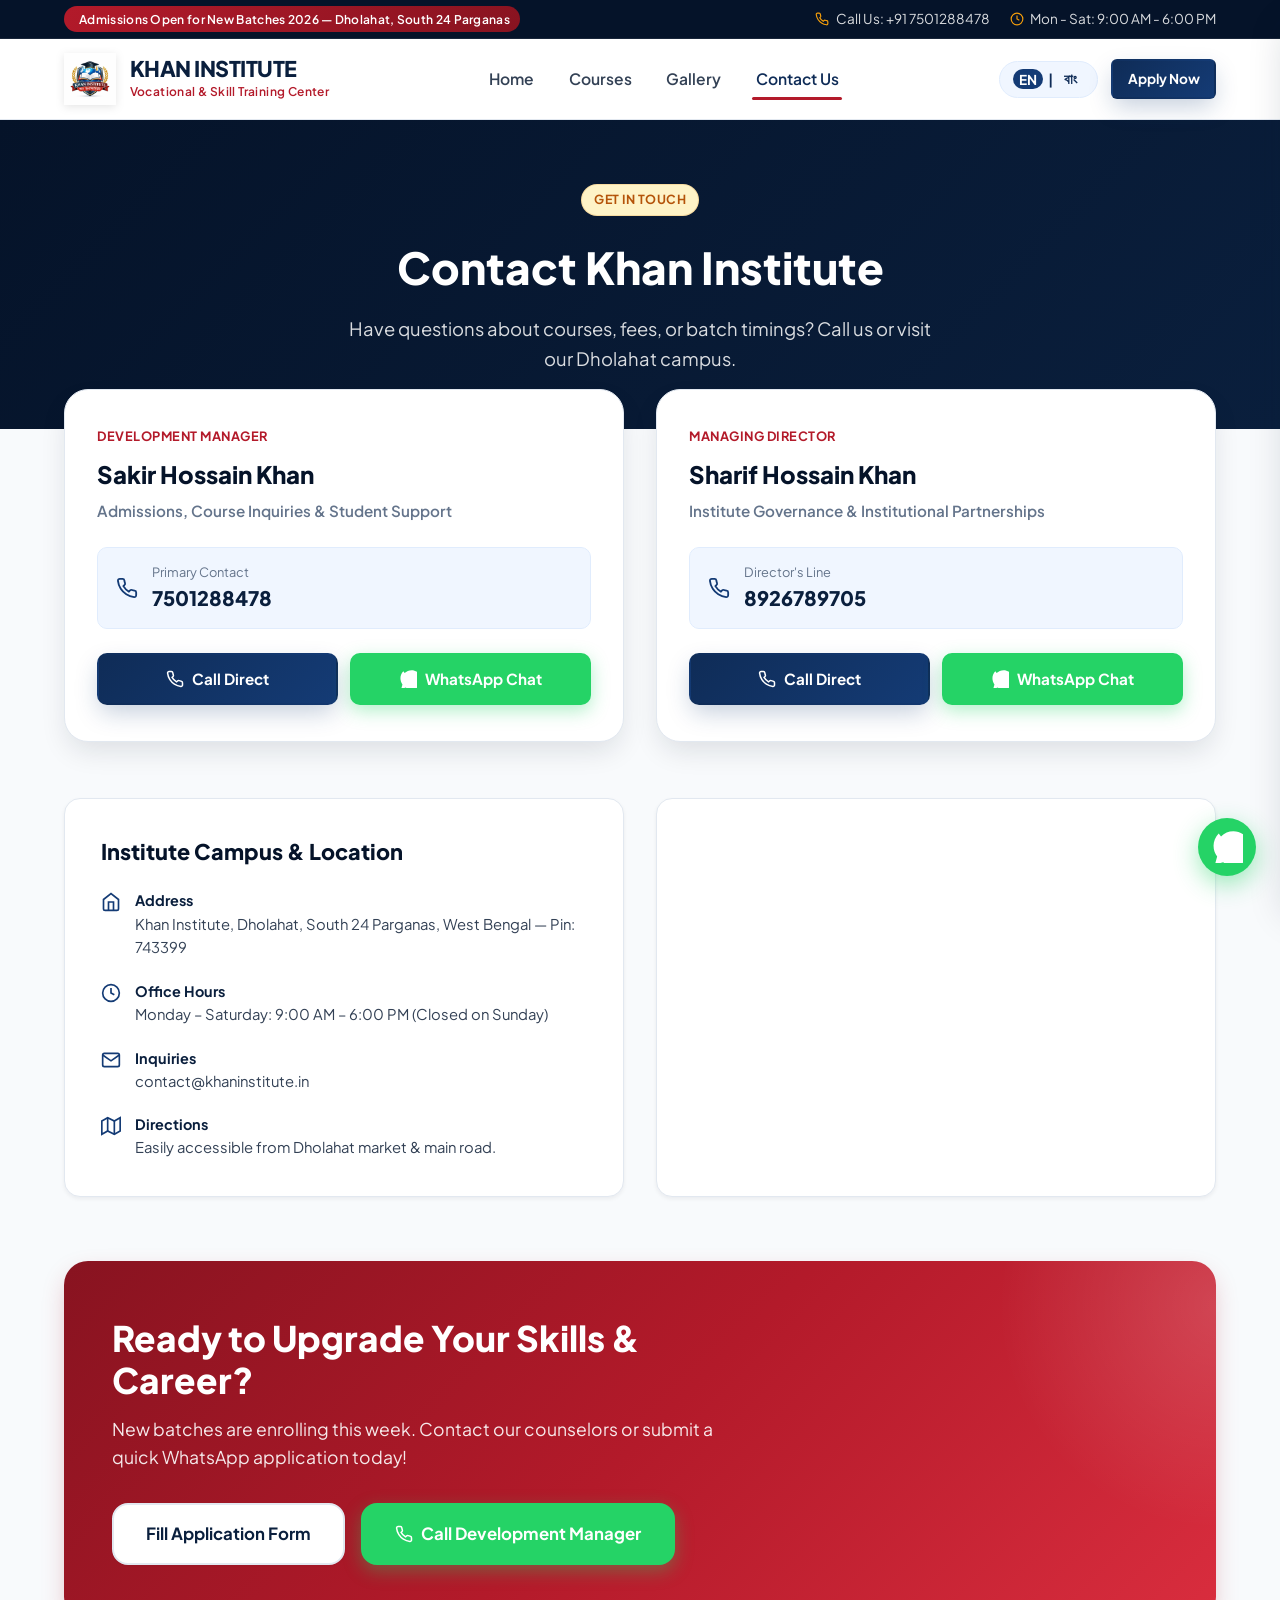
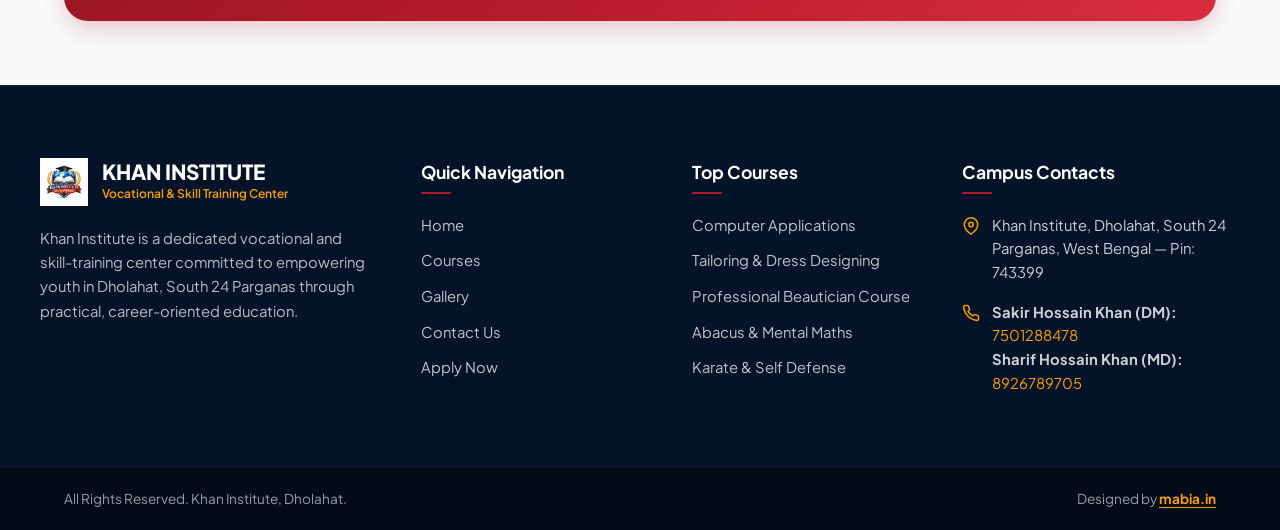
==== contact.html @ 63501aec "feat: add initial website files, styles, scripts, and media assets for Khan Institute" ====
<!DOCTYPE html>
<html lang="en">
<head>
  <meta charset="UTF-8">
  <meta name="viewport" content="width=device-width, initial-scale=1.0">
  <title>Contact Us — Khan Institute, Dholahat</title>
  <meta name="description" content="Get in touch with Khan Institute administration and directors at Dholahat, South 24 Parganas. Call 7501288478 or chat on WhatsApp.">
  <meta name="keywords" content="Khan Institute contact, Sakir Hossain Khan, Sharif Hossain Khan, Dholahat vocational training contact, Khan Institute phone number">
  <meta property="og:title" content="Contact Us — Khan Institute, Dholahat">
  <meta property="og:description" content="Reach our Development Manager or Managing Director directly via phone or WhatsApp.">
  <meta property="og:image" content="images/logo.jpg">
  <meta property="og:type" content="website">

  <!-- Favicon -->
  <link rel="icon" type="image/jpeg" href="images/logo.jpg">

  <!-- Main CSS -->
  <link rel="stylesheet" href="css/style.css">
</head>
<body>

  <!-- Top Announcement Bar -->
  <aside class="top-bar" aria-label="Announcement Bar">
    <div class="container top-bar-inner">
      <div class="top-bar-info">
        <span class="top-bar-badge">
          <span class="pulse-dot"></span>
          <span data-i18n="top_notice">Admissions Open for New Batches 2026 — Dholahat, South 24 Parganas</span>
        </span>
      </div>
      <div class="top-bar-info">
        <a href="tel:7501288478" class="top-bar-item">
          <svg fill="none" stroke="currentColor" stroke-width="2" viewBox="0 0 24 24"><path d="M22 16.92v3a2 2 0 01-2.18 2 19.79 19.79 0 01-8.63-3.07 19.5 19.5 0 01-6-6 19.79 19.79 0 01-3.07-8.67A2 2 0 014.11 2h3a2 2 0 012 1.72 12.84 12.84 0 00.7 2.81 2 2 0 01-.45 2.11L8.09 9.91a16 16 0 006 6l1.27-1.27a2 2 0 012.11-.45 12.84 12.84 0 002.81.7A2 2 0 0122 16.92z"/></svg>
          <span data-i18n="top_call">Call Us: +91 7501288478</span>
        </a>
        <span class="top-bar-item">
          <svg fill="none" stroke="currentColor" stroke-width="2" viewBox="0 0 24 24"><circle cx="12" cy="12" r="10"/><polyline points="12 6 12 12 16 14"/></svg>
          <span data-i18n="top_timing">Mon - Sat: 9:00 AM - 6:00 PM</span>
        </span>
      </div>
    </div>
  </aside>

  <!-- Sticky Main Navigation -->
  <header class="header-nav" id="mainHeader">
    <div class="container nav-container">
      <a href="index.html" class="brand" aria-label="Khan Institute Home">
        <img src="images/logo.jpg" alt="Khan Institute Official Logo" class="brand-logo-img">
        <div class="brand-text">
          <span class="brand-title" data-i18n="brand_name">KHAN INSTITUTE</span>
          <span class="brand-subtitle" data-i18n="brand_tagline">Vocational & Skill Training Center</span>
        </div>
      </a>

      <nav class="nav-menu" aria-label="Main Navigation">
        <a href="index.html" class="nav-link" data-i18n="nav_home">Home</a>
        <a href="courses.html" class="nav-link" data-i18n="nav_courses">Courses</a>
        <a href="gallery.html" class="nav-link" data-i18n="nav_gallery">Gallery</a>
        <a href="contact.html" class="nav-link active" data-i18n="nav_contact">Contact Us</a>
      </nav>

      <div class="header-actions">
        <button class="lang-toggle-btn" id="langToggleBtn" aria-label="Switch Language">
          <span class="lang-pill pill-en active">EN</span>
          <span>|</span>
          <span class="lang-pill pill-bn">বাং</span>
        </button>

        <a href="courses.html#apply" class="btn btn-primary btn-sm" data-i18n="btn_apply_now">Apply Now</a>

        <button class="mobile-toggle" id="mobileMenuBtn" aria-label="Open Mobile Menu">
          <svg fill="none" stroke="currentColor" stroke-width="2" viewBox="0 0 24 24"><line x1="3" y1="12" x2="21" y2="12"/><line x1="3" y1="6" x2="21" y2="6"/><line x1="3" y1="18" x2="21" y2="18"/></svg>
        </button>
      </div>
    </div>
  </header>

  <!-- Mobile Drawer Menu -->
  <div class="mobile-nav-backdrop" id="mobileBackdrop"></div>
  <aside class="mobile-drawer" id="mobileDrawer" aria-label="Mobile Navigation">
    <div class="mobile-drawer-header">
      <div class="brand">
        <img src="images/logo.jpg" alt="Logo" style="width:40px; height:40px;">
        <span class="brand-title" style="font-size:1.15rem;" data-i18n="brand_name">KHAN INSTITUTE</span>
      </div>
      <button class="mobile-close-btn" id="mobileCloseBtn" aria-label="Close Mobile Menu">
        <svg fill="none" stroke="currentColor" stroke-width="2" viewBox="0 0 24 24"><line x1="18" y1="6" x2="6" y2="18"/><line x1="6" y1="6" x2="18" y2="18"/></svg>
      </button>
    </div>
    <nav class="mobile-menu-links">
      <a href="index.html" class="mobile-nav-link" data-i18n="nav_home">Home</a>
      <a href="courses.html" class="mobile-nav-link" data-i18n="nav_courses">Courses</a>
      <a href="gallery.html" class="mobile-nav-link" data-i18n="nav_gallery">Gallery</a>
      <a href="contact.html" class="mobile-nav-link active" data-i18n="nav_contact">Contact Us</a>
    </nav>
    <div class="mobile-drawer-footer">
      <a href="courses.html#apply" class="btn btn-primary" style="width:100%;" data-i18n="btn_apply_now">Apply Now</a>
    </div>
  </aside>

  <main>
    <!-- PAGE HERO BANNER -->
    <section class="contact-hero-banner" aria-label="Contact Banner">
      <div class="container reveal-on-scroll">
        <span class="badge badge-gold" style="margin-bottom:1rem;" data-i18n="contact_hero_tag">Get In Touch</span>
        <h1 data-i18n="contact_hero_title">Contact Khan Institute</h1>
        <p data-i18n="contact_hero_subtitle">Have questions about courses, fees, or batch timings? Call us or visit our Dholahat campus.</p>
      </div>
    </section>

    <!-- OFFICIAL CONTACT CARDS (PROMINENT OVERLAY) -->
    <section class="section" style="padding-top:0; padding-bottom:3rem;" aria-label="Official Contacts">
      <div class="container">
        <div class="contact-grid">
          
          <!-- Card 1: Development Manager (Sakir Hossain Khan) -->
          <article class="official-card reveal-on-scroll">
            <span class="official-card-badge" data-i18n="card_dm_title">Development Manager</span>
            <h3 data-i18n="card_dm_name">Sakir Hossain Khan</h3>
            <p class="role-title" data-i18n="card_dm_role">Admissions, Course Inquiries & Student Support</p>
            
            <div class="official-phone-block">
              <svg fill="none" stroke="currentColor" stroke-width="2" viewBox="0 0 24 24"><path d="M22 16.92v3a2 2 0 01-2.18 2 19.79 19.79 0 01-8.63-3.07 19.5 19.5 0 01-6-6 19.79 19.79 0 01-3.07-8.67A2 2 0 014.11 2h3a2 2 0 012 1.72 12.84 12.84 0 00.7 2.81 2 2 0 01-.45 2.11L8.09 9.91a16 16 0 006 6l1.27-1.27a2 2 0 012.11-.45 12.84 12.84 0 002.81.7A2 2 0 0122 16.92z"/></svg>
              <div>
                <span style="font-size:0.8rem; color:var(--text-light); display:block;">Primary Contact</span>
                <span class="phone-num">7501288478</span>
              </div>
            </div>

            <div class="official-actions">
              <a href="tel:7501288478" class="btn btn-primary" style="flex:1;">
                <svg fill="none" stroke="currentColor" stroke-width="2" viewBox="0 0 24 24"><path d="M22 16.92v3a2 2 0 01-2.18 2 19.79 19.79 0 01-8.63-3.07 19.5 19.5 0 01-6-6 19.79 19.79 0 01-3.07-8.67A2 2 0 014.11 2h3a2 2 0 012 1.72 12.84 12.84 0 00.7 2.81 2 2 0 01-.45 2.11L8.09 9.91a16 16 0 006 6l1.27-1.27a2 2 0 012.11-.45 12.84 12.84 0 002.81.7A2 2 0 0122 16.92z"/></svg>
                <span data-i18n="btn_call_now">Call Direct</span>
              </a>
              <a href="https://wa.me/917501288478?text=Hello%20Sakir%20Sir%2C%20I%20would%20like%20information%20about%20Khan%20Institute%20courses." target="_blank" rel="noopener" class="btn btn-wa" style="flex:1;">
                <svg fill="currentColor" viewBox="0 0 24 24"><path d="M12.031 6.172c-3.181 0-5.767 2.586-5.768 5.766-.001 1.298.38 2.27 1.019 3.287l-.711 2.599 2.679-.702c.971.551 1.956.883 2.781.883h.005c3.179 0 5.767-2.587 5.767-5.766.001-3.182-2.585-5.767-5.772-5.767zm0 10.375c-.808 0-1.722-.266-2.484-.717l-.178-.105-1.589.417.424-1.55-.116-.185c-.496-.788-.79-1.636-.789-2.468.001-2.544 2.07-4.613 4.616-4.613 2.544 0 4.614 2.069 4.615 4.614-.001 2.545-2.071 4.614-4.617 4.614zm-6.264-14.717c-2.478 2.478-3.844 5.774-3.844 9.282 0 2.915.939 5.727 2.684 8.082l-1.607 5.868 6.046-1.587c2.26 1.63 4.966 2.502 7.747 2.503h.006c3.507 0 6.803-1.366 9.282-3.845 4.975-4.977 4.975-13.064 0-18.04-2.479-2.479-5.775-3.845-9.282-3.845-3.509 0-6.805 1.366-9.284 3.845z"/></svg>
                <span data-i18n="btn_wa_chat">WhatsApp Chat</span>
              </a>
            </div>
          </article>

          <!-- Card 2: Managing Director (Sharif Hossain Khan) -->
          <article class="official-card reveal-on-scroll">
            <span class="official-card-badge" data-i18n="card_md_title">Managing Director</span>
            <h3 data-i18n="card_md_name">Sharif Hossain Khan</h3>
            <p class="role-title" data-i18n="card_md_role">Institute Governance & Institutional Partnerships</p>
            
            <div class="official-phone-block">
              <svg fill="none" stroke="currentColor" stroke-width="2" viewBox="0 0 24 24"><path d="M22 16.92v3a2 2 0 01-2.18 2 19.79 19.79 0 01-8.63-3.07 19.5 19.5 0 01-6-6 19.79 19.79 0 01-3.07-8.67A2 2 0 014.11 2h3a2 2 0 012 1.72 12.84 12.84 0 00.7 2.81 2 2 0 01-.45 2.11L8.09 9.91a16 16 0 006 6l1.27-1.27a2 2 0 012.11-.45 12.84 12.84 0 002.81.7A2 2 0 0122 16.92z"/></svg>
              <div>
                <span style="font-size:0.8rem; color:var(--text-light); display:block;">Director's Line</span>
                <span class="phone-num">8926789705</span>
              </div>
            </div>

            <div class="official-actions">
              <a href="tel:8926789705" class="btn btn-primary" style="flex:1;">
                <svg fill="none" stroke="currentColor" stroke-width="2" viewBox="0 0 24 24"><path d="M22 16.92v3a2 2 0 01-2.18 2 19.79 19.79 0 01-8.63-3.07 19.5 19.5 0 01-6-6 19.79 19.79 0 01-3.07-8.67A2 2 0 014.11 2h3a2 2 0 012 1.72 12.84 12.84 0 00.7 2.81 2 2 0 01-.45 2.11L8.09 9.91a16 16 0 006 6l1.27-1.27a2 2 0 012.11-.45 12.84 12.84 0 002.81.7A2 2 0 0122 16.92z"/></svg>
                <span data-i18n="btn_call_now">Call Direct</span>
              </a>
              <a href="https://wa.me/918926789705?text=Hello%20Sharif%20Sir%2C%20I%20would%20like%20to%20connect%20with%20Khan%20Institute." target="_blank" rel="noopener" class="btn btn-wa" style="flex:1;">
                <svg fill="currentColor" viewBox="0 0 24 24"><path d="M12.031 6.172c-3.181 0-5.767 2.586-5.768 5.766-.001 1.298.38 2.27 1.019 3.287l-.711 2.599 2.679-.702c.971.551 1.956.883 2.781.883h.005c3.179 0 5.767-2.587 5.767-5.766.001-3.182-2.585-5.767-5.772-5.767zm0 10.375c-.808 0-1.722-.266-2.484-.717l-.178-.105-1.589.417.424-1.55-.116-.185c-.496-.788-.79-1.636-.789-2.468.001-2.544 2.07-4.613 4.616-4.613 2.544 0 4.614 2.069 4.615 4.614-.001 2.545-2.071 4.614-4.617 4.614zm-6.264-14.717c-2.478 2.478-3.844 5.774-3.844 9.282 0 2.915.939 5.727 2.684 8.082l-1.607 5.868 6.046-1.587c2.26 1.63 4.966 2.502 7.747 2.503h.006c3.507 0 6.803-1.366 9.282-3.845 4.975-4.977 4.975-13.064 0-18.04-2.479-2.479-5.775-3.845-9.282-3.845-3.509 0-6.805 1.366-9.284 3.845z"/></svg>
                <span data-i18n="btn_wa_chat">WhatsApp Chat</span>
              </a>
            </div>
          </article>

        </div>

        <!-- ADDRESS & EMBEDDED GOOGLE MAP -->
        <div class="contact-details-grid">
          
          <!-- Campus Address & Information -->
          <div class="address-info-card reveal-on-scroll">
            <h3 data-i18n="address_card_title">
              <svg fill="none" stroke="currentColor" stroke-width="2" viewBox="0 0 24 24"><path d="M21 10c0 7-9 13-9 13s-9-6-9-13a9 9 0 0118 0z"/><circle cx="12" cy="10" r="3"/></svg>
              <span>Institute Campus & Location</span>
            </h3>

            <div class="info-item">
              <svg fill="none" stroke="currentColor" stroke-width="2" viewBox="0 0 24 24"><path d="M3 9l9-7 9 7v11a2 2 0 01-2 2H5a2 2 0 01-2-2z"/><polyline points="9 22 9 12 15 12 15 22"/></svg>
              <div class="info-item-content">
                <h4 data-i18n="addr_label">Address</h4>
                <p data-i18n="addr_val">Khan Institute, Dholahat, South 24 Parganas, West Bengal — Pin: 743399</p>
              </div>
            </div>

            <div class="info-item">
              <svg fill="none" stroke="currentColor" stroke-width="2" viewBox="0 0 24 24"><circle cx="12" cy="12" r="10"/><polyline points="12 6 12 12 16 14"/></svg>
              <div class="info-item-content">
                <h4 data-i18n="hours_label">Office Hours</h4>
                <p data-i18n="hours_val">Monday – Saturday: 9:00 AM – 6:00 PM (Closed on Sunday)</p>
              </div>
            </div>

            <div class="info-item">
              <svg fill="none" stroke="currentColor" stroke-width="2" viewBox="0 0 24 24"><path d="M4 4h16c1.1 0 2 .9 2 2v12c0 1.1-.9 2-2 2H4c-1.1 0-2-.9-2-2V6c0-1.1.9-2 2-2z"/><polyline points="22,6 12,13 2,6"/></svg>
              <div class="info-item-content">
                <h4 data-i18n="email_label">Inquiries</h4>
                <p data-i18n="email_val">contact@khaninstitute.in</p>
              </div>
            </div>

            <div class="info-item" style="margin-bottom:0;">
              <svg fill="none" stroke="currentColor" stroke-width="2" viewBox="0 0 24 24"><polygon points="1 6 1 22 8 18 16 22 23 18 23 2 16 6 8 2 1 6"/><line x1="8" y1="2" x2="8" y2="18"/><line x1="16" y1="6" x2="16" y2="22"/></svg>
              <div class="info-item-content">
                <h4>Directions</h4>
                <p data-i18n="map_notice">Easily accessible from Dholahat market & main road.</p>
              </div>
            </div>
          </div>

          <!-- Embedded Google Map -->
          <div class="map-wrapper reveal-on-scroll">
            <iframe 
              src="https://www.google.com/maps/embed?pb=!1m18!1m12!1m3!1d14788.757342617787!2d88.3582!3d22.0674!2m3!1f0!2f0!3f0!3m2!1i1024!2i768!4f13.1!3m3!1m2!1s0x3a0248a31e84d4b1%3A0x6b8f36c4bbf52f58!2sDholahat%2C%20West%20Bengal%20743399!5e0!3m2!1sen!2sin!4v1710319200000!5m2!1sen!2sin" 
              width="100%" 
              height="100%" 
              style="border:0;" 
              allowfullscreen="" 
              loading="lazy" 
              referrerpolicy="no-referrer-when-downgrade"
              title="Khan Institute Location Map - Dholahat, South 24 Parganas">
            </iframe>
          </div>

        </div>
      </div>
    </section>

    <!-- ADMISSION CTA -->
    <section class="section" style="padding-top:1rem; padding-bottom:4rem;" aria-label="Admissions Banner">
      <div class="container">
        <div class="cta-banner reveal-on-scroll">
          <div class="cta-banner-content">
            <div class="cta-text-wrap">
              <h2 data-i18n="cta_title">Ready to Upgrade Your Skills & Career?</h2>
              <p data-i18n="cta_desc">New batches are enrolling this week. Contact our counselors or submit a quick WhatsApp application today!</p>
            </div>
            <div class="cta-actions">
              <a href="courses.html#apply" class="btn btn-secondary btn-lg" data-i18n="cta_btn_apply">Fill Application Form</a>
              <a href="tel:7501288478" class="btn btn-wa btn-lg">
                <svg fill="none" stroke="currentColor" stroke-width="2" viewBox="0 0 24 24"><path d="M22 16.92v3a2 2 0 01-2.18 2 19.79 19.79 0 01-8.63-3.07 19.5 19.5 0 01-6-6 19.79 19.79 0 01-3.07-8.67A2 2 0 014.11 2h3a2 2 0 012 1.72 12.84 12.84 0 00.7 2.81 2 2 0 01-.45 2.11L8.09 9.91a16 16 0 006 6l1.27-1.27a2 2 0 012.11-.45 12.84 12.84 0 002.81.7A2 2 0 0122 16.92z"/></svg>
                <span data-i18n="cta_btn_call">Call Development Manager</span>
              </a>
            </div>
          </div>
        </div>
      </div>
    </section>
  </main>

  <!-- GLOBAL FOOTER -->
  <footer class="footer">
    <div class="container footer-top">
      <div class="footer-grid">
        <div class="footer-col">
          <div class="footer-logo-row">
            <img src="images/logo.jpg" alt="Khan Institute Logo" loading="lazy">
            <div>
              <div class="footer-brand-title" data-i18n="brand_name">KHAN INSTITUTE</div>
              <div class="footer-brand-sub" data-i18n="brand_tagline">Vocational & Skill Training Center</div>
            </div>
          </div>
          <p data-i18n="footer_about">
            Khan Institute is a dedicated vocational and skill-training center committed to empowering youth in Dholahat, South 24 Parganas through practical, career-oriented education.
          </p>
        </div>

        <div class="footer-col">
          <h4 data-i18n="footer_links_title">Quick Navigation</h4>
          <nav class="footer-links">
            <a href="index.html" data-i18n="nav_home">Home</a>
            <a href="courses.html" data-i18n="nav_courses">Courses</a>
            <a href="gallery.html" data-i18n="nav_gallery">Gallery</a>
            <a href="contact.html" data-i18n="nav_contact">Contact Us</a>
            <a href="courses.html#apply" data-i18n="btn_apply_now">Online Admission</a>
          </nav>
        </div>

        <div class="footer-col">
          <h4 data-i18n="footer_courses_title">Top Courses</h4>
          <nav class="footer-links">
            <a href="courses.html?course=Computer#apply" data-i18n="c1_title">Computer Applications</a>
            <a href="courses.html?course=Tailoring#apply" data-i18n="c3_title">Tailoring & Dress Designing</a>
            <a href="courses.html?course=Beautician#apply" data-i18n="c4_title">Professional Beautician</a>
            <a href="courses.html?course=Abacus#apply" data-i18n="c2_title">Abacus & Mental Maths</a>
            <a href="courses.html?course=Karate#apply" data-i18n="c9_title">Karate & Self Defense</a>
          </nav>
        </div>

        <div class="footer-col">
          <h4 data-i18n="footer_contact_title">Campus Contacts</h4>
          <div class="footer-contact-item">
            <svg fill="none" stroke="currentColor" stroke-width="2" viewBox="0 0 24 24"><path d="M21 10c0 7-9 13-9 13s-9-6-9-13a9 9 0 0118 0z"/><circle cx="12" cy="10" r="3"/></svg>
            <span data-i18n="addr_val">Khan Institute, Dholahat, South 24 Parganas, West Bengal — Pin: 743399</span>
          </div>
          <div class="footer-contact-item">
            <svg fill="none" stroke="currentColor" stroke-width="2" viewBox="0 0 24 24"><path d="M22 16.92v3a2 2 0 01-2.18 2 19.79 19.79 0 01-8.63-3.07 19.5 19.5 0 01-6-6 19.79 19.79 0 01-3.07-8.67A2 2 0 014.11 2h3a2 2 0 012 1.72 12.84 12.84 0 00.7 2.81 2 2 0 01-.45 2.11L8.09 9.91a16 16 0 006 6l1.27-1.27a2 2 0 012.11-.45 12.84 12.84 0 002.81.7A2 2 0 0122 16.92z"/></svg>
            <div>
              <strong>Sakir Hossain Khan (DM):</strong> <a href="tel:7501288478" style="color:var(--gold-400);">7501288478</a><br>
              <strong>Sharif Hossain Khan (MD):</strong> <a href="tel:8926789705" style="color:var(--gold-400);">8926789705</a>
            </div>
          </div>
        </div>
      </div>
    </div>

    <div class="footer-bottom">
      <div class="container footer-bottom-inner">
        <span data-i18n="footer_rights">© 2026 Khan Institute, Dholahat. All Rights Reserved.</span>
        <span class="designed-by">Designed by <a href="https://mabia.in" target="_blank" rel="noopener">mabia.in</a></span>
      </div>
    </div>
  </footer>

  <!-- Floating WhatsApp & Scroll Top -->
  <a href="https://wa.me/917501288478" target="_blank" rel="noopener" class="floating-wa-btn" aria-label="Direct WhatsApp Chat with Admissions">
    <svg fill="currentColor" viewBox="0 0 24 24"><path d="M12.031 6.172c-3.181 0-5.767 2.586-5.768 5.766-.001 1.298.38 2.27 1.019 3.287l-.711 2.599 2.679-.702c.971.551 1.956.883 2.781.883h.005c3.179 0 5.767-2.587 5.767-5.766.001-3.182-2.585-5.767-5.772-5.767zm0 10.375c-.808 0-1.722-.266-2.484-.717l-.178-.105-1.589.417.424-1.55-.116-.185c-.496-.788-.79-1.636-.789-2.468.001-2.544 2.07-4.613 4.616-4.613 2.544 0 4.614 2.069 4.615 4.614-.001 2.545-2.071 4.614-4.617 4.614zm-6.264-14.717c-2.478 2.478-3.844 5.774-3.844 9.282 0 2.915.939 5.727 2.684 8.082l-1.607 5.868 6.046-1.587c2.26 1.63 4.966 2.502 7.747 2.503h.006c3.507 0 6.803-1.366 9.282-3.845 4.975-4.977 4.975-13.064 0-18.04-2.479-2.479-5.775-3.845-9.282-3.845-3.509 0-6.805 1.366-9.284 3.845z"/></svg>
  </a>
  <button class="scroll-top-btn" id="scrollTopBtn" aria-label="Scroll back to top">
    <svg fill="none" stroke="currentColor" stroke-width="2.5" viewBox="0 0 24 24"><polyline points="18 15 12 9 6 15"/></svg>
  </button>

  <script src="js/script.js"></script>
</body>
</html>
---- css/style.css ----
/* ==========================================================================
   Khan Institute — Official Modern Stylesheet
   Crafted with Vanilla CSS3, Modern Tokens, Responsive Grid & Micro-animations
   Bilingual Support: Latin (Plus Jakarta Sans) & Bengali (Hind Siliguri)
   ========================================================================== */

/* --- Google Fonts Import --- */
@import url('https://fonts.googleapis.com/css2?family=Hind+Siliguri:wght@400;500;600;700&family=Plus+Jakarta+Sans:ital,wght@0,400;0,500;0,600;0,700;0,800;1,400;1,600&display=swap');

/* --- CSS Variables / Design Tokens --- */
:root {
  /* Brand Colors (Inspired by official logo) */
  --primary-950: #051329;
  --primary-900: #0a1f3d;
  --primary-800: #0f2c57;
  --primary-700: #143b75;
  --primary-600: #1b4f9c;
  --primary-500: #2563eb;
  --primary-100: #e0ecfd;
  --primary-50:  #f0f6ff;

  /* Accent Red (from ribbon) */
  --accent-700: #881320;
  --accent-600: #b31a2a;
  --accent-500: #dc2626;
  --accent-100: #fee2e2;
  --accent-50:  #fef2f2;

  /* Accent Gold (from wreath & star) */
  --gold-600: #b45309;
  --gold-500: #d97706;
  --gold-400: #f59e0b;
  --gold-100: #fef3c7;
  --gold-50:  #fffbeb;

  /* Neutrals */
  --bg-body: #f8fafc;
  --bg-card: #ffffff;
  --bg-card-subtle: #f1f5f9;
  --text-main: #0f172a;
  --text-muted: #334155;
  --text-light: #64748b;
  --border-light: #e2e8f0;
  --border-focus: #2563eb;

  /* WhatsApp Green */
  --wa-green: #25d366;
  --wa-dark: #128c7e;

  /* Typography */
  --font-en: 'Plus Jakarta Sans', system-ui, -apple-system, sans-serif;
  --font-bn: 'Hind Siliguri', 'Noto Sans Bengali', sans-serif;
  --font-current: var(--font-en);

  /* Shadows */
  --shadow-xs: 0 1px 2px rgba(15, 23, 42, 0.04);
  --shadow-sm: 0 2px 4px rgba(15, 23, 42, 0.06);
  --shadow-md: 0 6px 16px -2px rgba(15, 23, 42, 0.08);
  --shadow-lg: 0 12px 28px -4px rgba(15, 23, 42, 0.12);
  --shadow-xl: 0 20px 36px -6px rgba(15, 23, 42, 0.16);
  --shadow-brand: 0 10px 25px -3px rgba(20, 59, 117, 0.25);
  --shadow-accent: 0 10px 25px -3px rgba(179, 26, 42, 0.25);

  /* Radii */
  --radius-sm: 6px;
  --radius-md: 10px;
  --radius-lg: 16px;
  --radius-xl: 24px;
  --radius-pill: 9999px;

  /* Transitions */
  --transition-fast: 150ms ease;
  --transition-normal: 250ms cubic-bezier(0.16, 1, 0.3, 1);
  --transition-slow: 400ms cubic-bezier(0.16, 1, 0.3, 1);

  /* Layout */
  --container-max: 1200px;
  --header-height: 80px;
  --topbar-height: 40px;
}

/* --- Bengali Font Class applied dynamically --- */
html[lang="bn"],
body.lang-bn,
.font-bn {
  font-family: var(--font-bn);
}

/* --- Reset & Base Styles --- */
*, *::before, *::after {
  box-sizing: border-box;
  margin: 0;
  padding: 0;
}

html {
  scroll-behavior: smooth;
  font-size: 16px;
  -webkit-text-size-adjust: 100%;
}

body {
  font-family: var(--font-current);
  color: var(--text-main);
  background-color: var(--bg-body);
  line-height: 1.6;
  overflow-x: hidden;
  display: flex;
  flex-direction: column;
  min-height: 100vh;
}

img, svg {
  display: block;
  max-width: 100%;
  height: auto;
}

a {
  color: inherit;
  text-decoration: none;
  transition: color var(--transition-fast);
}

button, input, select, textarea {
  font-family: inherit;
  font-size: 1rem;
}

ul, ol {
  list-style: none;
}

/* --- Accessibility Focus State --- */
:focus-visible {
  outline: 3px solid var(--primary-500);
  outline-offset: 2px;
}

/* --- Container Utility --- */
.container {
  width: 100%;
  max-width: var(--container-max);
  margin-left: auto;
  margin-right: auto;
  padding-left: 1.5rem;
  padding-right: 1.5rem;
}

/* ==========================================================================
   TOP BAR & HEADER NAVIGATION
   ========================================================================== */
.top-bar {
  background: var(--primary-950);
  color: rgba(255, 255, 255, 0.88);
  font-size: 0.85rem;
  border-bottom: 1px solid rgba(255, 255, 255, 0.08);
  padding: 0.4rem 0;
  position: relative;
  z-index: 101;
}

.top-bar-inner {
  display: flex;
  justify-content: space-between;
  align-items: center;
  flex-wrap: wrap;
  gap: 0.75rem;
}

.top-bar-info {
  display: flex;
  align-items: center;
  gap: 1.25rem;
  flex-wrap: wrap;
}

.top-bar-item {
  display: inline-flex;
  align-items: center;
  gap: 0.4rem;
  color: rgba(255, 255, 255, 0.85);
}

.top-bar-item:hover {
  color: var(--gold-400);
}

.top-bar-item svg {
  width: 14px;
  height: 14px;
  stroke: var(--gold-400);
}

.top-bar-badge {
  background: linear-gradient(135deg, var(--accent-600), var(--accent-700));
  color: #ffffff;
  padding: 0.2rem 0.65rem;
  border-radius: var(--radius-pill);
  font-size: 0.75rem;
  font-weight: 600;
  letter-spacing: 0.3px;
  display: inline-flex;
  align-items: center;
  gap: 0.3rem;
}

.header-nav {
  position: sticky;
  top: 0;
  left: 0;
  width: 100%;
  background: rgba(255, 255, 255, 0.95);
  backdrop-filter: blur(14px);
  -webkit-backdrop-filter: blur(14px);
  border-bottom: 1px solid var(--border-light);
  z-index: 100;
  transition: box-shadow var(--transition-normal), background var(--transition-normal);
}

.header-nav.scrolled {
  box-shadow: var(--shadow-md);
  background: rgba(255, 255, 255, 0.98);
}

.nav-container {
  display: flex;
  justify-content: space-between;
  align-items: center;
  height: var(--header-height);
}

/* Brand Logo */
.brand {
  display: flex;
  align-items: center;
  gap: 0.85rem;
  text-decoration: none;
}

.brand-logo-img {
  width: 52px;
  height: 52px;
  object-fit: contain;
  filter: drop-shadow(0 2px 4px rgba(0,0,0,0.1));
  transition: transform var(--transition-normal);
}

.brand:hover .brand-logo-img {
  transform: scale(1.05) rotate(-2deg);
}

.brand-text {
  display: flex;
  flex-direction: column;
}

.brand-title {
  font-size: 1.35rem;
  font-weight: 800;
  letter-spacing: -0.5px;
  color: var(--primary-900);
  line-height: 1.15;
}

.brand-subtitle {
  font-size: 0.75rem;
  font-weight: 600;
  color: var(--accent-600);
  letter-spacing: 0.4px;
}

/* Navigation Menu */
.nav-menu {
  display: flex;
  align-items: center;
  gap: 1.75rem;
}

.nav-link {
  font-size: 0.975rem;
  font-weight: 600;
  color: var(--text-muted);
  position: relative;
  padding: 0.5rem 0.2rem;
  transition: color var(--transition-fast);
}

.nav-link::after {
  content: '';
  position: absolute;
  bottom: 0;
  left: 0;
  width: 0%;
  height: 2.5px;
  background: var(--accent-600);
  border-radius: var(--radius-pill);
  transition: width var(--transition-normal);
}

.nav-link:hover,
.nav-link.active {
  color: var(--primary-800);
}

.nav-link.active::after,
.nav-link:hover::after {
  width: 100%;
}

/* Header Actions */
.header-actions {
  display: flex;
  align-items: center;
  gap: 0.85rem;
}

/* Language Toggle Button */
.lang-toggle-btn {
  display: inline-flex;
  align-items: center;
  gap: 0.35rem;
  background: var(--primary-50);
  color: var(--primary-800);
  border: 1.5px solid var(--primary-100);
  padding: 0.45rem 0.85rem;
  border-radius: var(--radius-pill);
  font-size: 0.85rem;
  font-weight: 700;
  cursor: pointer;
  transition: all var(--transition-fast);
  user-select: none;
}

.lang-toggle-btn:hover {
  background: var(--primary-100);
  border-color: var(--primary-600);
  color: var(--primary-900);
  transform: translateY(-1px);
}

.lang-toggle-btn .lang-pill {
  padding: 0.1rem 0.35rem;
  border-radius: var(--radius-pill);
}

.lang-toggle-btn .lang-pill.active {
  background: var(--primary-700);
  color: #ffffff;
}

/* Mobile Nav Hamburger */
.mobile-toggle {
  display: none;
  background: none;
  border: none;
  cursor: pointer;
  padding: 0.4rem;
  color: var(--primary-900);
}

.mobile-toggle svg {
  width: 28px;
  height: 28px;
}

/* ==========================================================================
   BUTTONS & COMMON UI
   ========================================================================== */
.btn {
  display: inline-flex;
  align-items: center;
  justify-content: center;
  gap: 0.5rem;
  padding: 0.75rem 1.5rem;
  font-size: 0.95rem;
  font-weight: 700;
  border-radius: var(--radius-md);
  border: 2px solid transparent;
  cursor: pointer;
  transition: all var(--transition-normal);
  text-align: center;
  white-space: nowrap;
}

.btn-primary {
  background: linear-gradient(135deg, var(--primary-800), var(--primary-700));
  color: #ffffff;
  box-shadow: var(--shadow-brand);
}

.btn-primary:hover {
  background: linear-gradient(135deg, var(--primary-700), var(--primary-600));
  transform: translateY(-2px);
  box-shadow: var(--shadow-lg);
  color: #ffffff;
}

.btn-accent {
  background: linear-gradient(135deg, var(--accent-600), var(--accent-700));
  color: #ffffff;
  box-shadow: var(--shadow-accent);
}

.btn-accent:hover {
  background: linear-gradient(135deg, var(--accent-500), var(--accent-600));
  transform: translateY(-2px);
  box-shadow: var(--shadow-lg);
  color: #ffffff;
}

.btn-secondary {
  background: #ffffff;
  color: var(--primary-900);
  border-color: var(--border-light);
  box-shadow: var(--shadow-xs);
}

.btn-secondary:hover {
  border-color: var(--primary-600);
  color: var(--primary-700);
  background: var(--primary-50);
  transform: translateY(-2px);
}

.btn-wa {
  background: var(--wa-green);
  color: #ffffff;
  border-color: var(--wa-green);
  box-shadow: 0 6px 18px rgba(37, 211, 102, 0.35);
}

.btn-wa:hover {
  background: var(--wa-dark);
  border-color: var(--wa-dark);
  transform: translateY(-2px);
  color: #ffffff;
}

.btn-sm {
  padding: 0.45rem 0.9rem;
  font-size: 0.85rem;
  border-radius: var(--radius-sm);
}

.btn-lg {
  padding: 0.95rem 2rem;
  font-size: 1.05rem;
  border-radius: var(--radius-lg);
}

.btn svg {
  width: 18px;
  height: 18px;
  flex-shrink: 0;
}

/* Badge styles */
.badge {
  display: inline-flex;
  align-items: center;
  gap: 0.35rem;
  font-size: 0.78rem;
  font-weight: 700;
  padding: 0.3rem 0.75rem;
  border-radius: var(--radius-pill);
  text-transform: uppercase;
  letter-spacing: 0.5px;
}

.badge-gold {
  background: var(--gold-100);
  color: var(--gold-600);
  border: 1px solid rgba(217, 119, 6, 0.2);
}

.badge-primary {
  background: var(--primary-50);
  color: var(--primary-700);
  border: 1px solid var(--primary-100);
}

.badge-accent {
  background: var(--accent-50);
  color: var(--accent-600);
  border: 1px solid var(--accent-100);
}

/* Section Header Component */
.section-header {
  text-align: center;
  max-width: 680px;
  margin: 0 auto 3rem auto;
}

.section-header .section-tag {
  color: var(--accent-600);
  font-size: 0.875rem;
  font-weight: 700;
  letter-spacing: 1px;
  text-transform: uppercase;
  margin-bottom: 0.5rem;
  display: inline-block;
}

.section-header h2 {
  font-size: 2.25rem;
  font-weight: 800;
  color: var(--primary-950);
  line-height: 1.25;
  margin-bottom: 1rem;
  letter-spacing: -0.5px;
}

.section-header p {
  color: var(--text-muted);
  font-size: 1.1rem;
  line-height: 1.65;
}

/* ==========================================================================
   HERO SECTION (HOME)
   ========================================================================== */
.hero-section {
  position: relative;
  background: linear-gradient(135deg, var(--primary-950) 0%, var(--primary-900) 50%, var(--primary-800) 100%);
  color: #ffffff;
  padding: 5rem 0 4rem 0;
  overflow: hidden;
}

/* Hero background glow */
.hero-section::before {
  content: '';
  position: absolute;
  top: -20%;
  right: -10%;
  width: 600px;
  height: 600px;
  background: radial-gradient(circle, rgba(220, 38, 38, 0.15) 0%, transparent 70%);
  border-radius: 50%;
  pointer-events: none;
}

.hero-section::after {
  content: '';
  position: absolute;
  bottom: -20%;
  left: -10%;
  width: 600px;
  height: 600px;
  background: radial-gradient(circle, rgba(37, 99, 235, 0.2) 0%, transparent 70%);
  border-radius: 50%;
  pointer-events: none;
}

.hero-grid {
  display: grid;
  grid-template-columns: 1.15fr 0.85fr;
  align-items: center;
  gap: 3.5rem;
  position: relative;
  z-index: 2;
}

.hero-content {
  display: flex;
  flex-direction: column;
  align-items: flex-start;
}

.hero-badge {
  background: rgba(255, 255, 255, 0.1);
  border: 1px solid rgba(255, 255, 255, 0.2);
  backdrop-filter: blur(8px);
  color: var(--gold-400);
  padding: 0.35rem 0.95rem;
  border-radius: var(--radius-pill);
  font-size: 0.82rem;
  font-weight: 700;
  margin-bottom: 1.5rem;
  display: inline-flex;
  align-items: center;
  gap: 0.5rem;
}

.hero-badge .pulse-dot {
  width: 8px;
  height: 8px;
  background-color: var(--wa-green);
  border-radius: 50%;
  box-shadow: 0 0 0 0 rgba(37, 211, 102, 0.7);
  animation: pulse-ring 1.8s infinite;
}

@keyframes pulse-ring {
  0% { box-shadow: 0 0 0 0 rgba(37, 211, 102, 0.7); }
  70% { box-shadow: 0 0 0 10px rgba(37, 211, 102, 0); }
  100% { box-shadow: 0 0 0 0 rgba(37, 211, 102, 0); }
}

.hero-title {
  font-size: 3.1rem;
  font-weight: 800;
  line-height: 1.15;
  letter-spacing: -1px;
  margin-bottom: 1.25rem;
  color: #ffffff;
}

.hero-title .highlight {
  color: var(--gold-400);
  background: linear-gradient(120deg, #f59e0b, #fbbf24);
  -webkit-background-clip: text;
  -webkit-text-fill-color: transparent;
}

.hero-subtitle {
  font-size: 1.15rem;
  line-height: 1.65;
  color: rgba(255, 255, 255, 0.82);
  margin-bottom: 2rem;
  max-width: 580px;
}

.hero-cta-group {
  display: flex;
  align-items: center;
  gap: 1rem;
  flex-wrap: wrap;
  margin-bottom: 2.5rem;
}

/* Floating Stats in Hero */
.hero-stats {
  display: grid;
  grid-template-columns: repeat(3, 1fr);
  gap: 1.25rem;
  width: 100%;
  border-top: 1px solid rgba(255, 255, 255, 0.12);
  padding-top: 1.75rem;
}

.stat-item {
  display: flex;
  flex-direction: column;
}

.stat-number {
  font-size: 1.75rem;
  font-weight: 800;
  color: #ffffff;
  line-height: 1.2;
}

.stat-label {
  font-size: 0.82rem;
  color: rgba(255, 255, 255, 0.7);
  font-weight: 500;
}

/* Hero Media Card */
.hero-media-wrapper {
  position: relative;
}

.hero-image-card {
  position: relative;
  border-radius: var(--radius-xl);
  overflow: hidden;
  box-shadow: var(--shadow-xl);
  border: 4px solid rgba(255, 255, 255, 0.15);
}

.hero-image-card img {
  width: 100%;
  height: 440px;
  object-fit: cover;
  display: block;
  transition: transform var(--transition-slow);
}

.hero-image-card:hover img {
  transform: scale(1.03);
}

/* Floating Pill on Hero Image */
.floating-badge-card {
  position: absolute;
  bottom: 24px;
  left: 20px;
  background: rgba(15, 23, 42, 0.85);
  backdrop-filter: blur(12px);
  border: 1px solid rgba(255, 255, 255, 0.2);
  border-radius: var(--radius-lg);
  padding: 0.9rem 1.2rem;
  display: flex;
  align-items: center;
  gap: 0.85rem;
  box-shadow: var(--shadow-lg);
  max-width: 320px;
  animation: float-gentle 4s ease-in-out infinite alternate;
}

@keyframes float-gentle {
  0% { transform: translateY(0px); }
  100% { transform: translateY(-8px); }
}

.floating-badge-icon {
  width: 42px;
  height: 42px;
  border-radius: 50%;
  background: linear-gradient(135deg, var(--gold-500), var(--gold-600));
  display: flex;
  align-items: center;
  justify-content: center;
  flex-shrink: 0;
  color: #ffffff;
}

.floating-badge-icon svg {
  width: 22px;
  height: 22px;
}

.floating-badge-text h4 {
  font-size: 0.9rem;
  font-weight: 700;
  color: #ffffff;
}

.floating-badge-text p {
  font-size: 0.75rem;
  color: rgba(255, 255, 255, 0.75);
}

/* ==========================================================================
   FEATURES / WHY CHOOSE US
   ========================================================================== */
.section {
  padding: 5rem 0;
  position: relative;
}

.bg-ground {
  background-color: var(--bg-body);
}

.bg-alt {
  background-color: var(--bg-card-subtle);
}

.features-grid {
  display: grid;
  grid-template-columns: repeat(auto-fit, minmax(260px, 1fr));
  gap: 1.75rem;
}

.feature-card {
  background: var(--bg-card);
  border: 1px solid var(--border-light);
  border-radius: var(--radius-lg);
  padding: 2.25rem 1.75rem;
  box-shadow: var(--shadow-sm);
  transition: all var(--transition-normal);
  display: flex;
  flex-direction: column;
  position: relative;
  overflow: hidden;
}

.feature-card::before {
  content: '';
  position: absolute;
  top: 0;
  left: 0;
  width: 100%;
  height: 4px;
  background: linear-gradient(90deg, var(--primary-700), var(--accent-600));
  opacity: 0;
  transition: opacity var(--transition-normal);
}

.feature-card:hover {
  transform: translateY(-6px);
  box-shadow: var(--shadow-lg);
  border-color: rgba(20, 59, 117, 0.2);
}

.feature-card:hover::before {
  opacity: 1;
}

.feature-icon-box {
  width: 60px;
  height: 60px;
  border-radius: var(--radius-md);
  background: var(--primary-50);
  color: var(--primary-700);
  display: flex;
  align-items: center;
  justify-content: center;
  margin-bottom: 1.25rem;
  transition: all var(--transition-normal);
}

.feature-card:hover .feature-icon-box {
  background: var(--primary-700);
  color: #ffffff;
  transform: scale(1.05);
}

.feature-icon-box svg {
  width: 28px;
  height: 28px;
}

.feature-card h3 {
  font-size: 1.25rem;
  font-weight: 700;
  color: var(--primary-950);
  margin-bottom: 0.75rem;
}

.feature-card p {
  color: var(--text-muted);
  font-size: 0.95rem;
  line-height: 1.6;
}

/* ==========================================================================
   COURSES GRID & CARDS
   ========================================================================== */
.courses-grid {
  display: grid;
  grid-template-columns: repeat(auto-fill, minmax(320px, 1fr));
  gap: 2rem;
}

.course-card {
  background: var(--bg-card);
  border: 1px solid var(--border-light);
  border-radius: var(--radius-lg);
  overflow: hidden;
  box-shadow: var(--shadow-sm);
  transition: all var(--transition-normal);
  display: flex;
  flex-direction: column;
}

.course-card:hover {
  transform: translateY(-6px);
  box-shadow: var(--shadow-xl);
  border-color: rgba(20, 59, 117, 0.2);
}

.course-thumb-wrapper {
  position: relative;
  height: 200px;
  overflow: hidden;
  background-color: var(--primary-900);
}

.course-thumb-wrapper img {
  width: 100%;
  height: 100%;
  object-fit: cover;
  transition: transform var(--transition-slow);
}

.course-card:hover .course-thumb-wrapper img {
  transform: scale(1.08);
}

.course-badge-tag {
  position: absolute;
  top: 14px;
  right: 14px;
  background: rgba(15, 23, 42, 0.85);
  backdrop-filter: blur(6px);
  color: #ffffff;
  font-size: 0.75rem;
  font-weight: 700;
  padding: 0.3rem 0.75rem;
  border-radius: var(--radius-pill);
  border: 1px solid rgba(255, 255, 255, 0.2);
}

.course-body {
  padding: 1.5rem;
  display: flex;
  flex-direction: column;
  flex-grow: 1;
}

.course-category {
  font-size: 0.8rem;
  font-weight: 700;
  color: var(--accent-600);
  text-transform: uppercase;
  letter-spacing: 0.5px;
  margin-bottom: 0.4rem;
}

.course-title {
  font-size: 1.3rem;
  font-weight: 800;
  color: var(--primary-950);
  line-height: 1.3;
  margin-bottom: 0.75rem;
}

.course-desc {
  color: var(--text-muted);
  font-size: 0.925rem;
  line-height: 1.6;
  margin-bottom: 1.25rem;
  flex-grow: 1;
}

.course-features-list {
  display: flex;
  flex-wrap: wrap;
  gap: 0.5rem;
  margin-bottom: 1.5rem;
  padding-top: 0.75rem;
  border-top: 1px dashed var(--border-light);
}

.course-pill {
  font-size: 0.78rem;
  font-weight: 600;
  background: var(--primary-50);
  color: var(--primary-700);
  padding: 0.25rem 0.65rem;
  border-radius: var(--radius-pill);
  display: inline-flex;
  align-items: center;
  gap: 0.25rem;
}

.course-pill svg {
  width: 12px;
  height: 12px;
}

.course-footer {
  display: flex;
  align-items: center;
  justify-content: space-between;
  gap: 0.75rem;
  padding-top: 1rem;
  border-top: 1px solid var(--border-light);
}

/* ==========================================================================
   ABOUT / LEADERSHIP SECTION
   ========================================================================== */
.about-grid {
  display: grid;
  grid-template-columns: 0.95fr 1.05fr;
  align-items: center;
  gap: 3.5rem;
}

.about-image-stack {
  position: relative;
}

.about-main-img {
  border-radius: var(--radius-xl);
  overflow: hidden;
  box-shadow: var(--shadow-lg);
  border: 3px solid #ffffff;
}

.about-main-img img {
  width: 100%;
  height: 420px;
  object-fit: cover;
}

.about-floating-card {
  position: absolute;
  bottom: -20px;
  right: -20px;
  background: #ffffff;
  border: 1px solid var(--border-light);
  border-radius: var(--radius-lg);
  padding: 1.25rem 1.5rem;
  box-shadow: var(--shadow-xl);
  display: flex;
  align-items: center;
  gap: 1rem;
  max-width: 280px;
}

.about-floating-card .big-num {
  font-size: 2.2rem;
  font-weight: 800;
  color: var(--accent-600);
  line-height: 1;
}

.about-floating-card p {
  font-size: 0.85rem;
  font-weight: 600;
  color: var(--primary-900);
  line-height: 1.3;
}

.about-content h2 {
  font-size: 2.25rem;
  font-weight: 800;
  color: var(--primary-950);
  line-height: 1.25;
  margin-bottom: 1.25rem;
}

.about-content p {
  color: var(--text-muted);
  font-size: 1.05rem;
  line-height: 1.7;
  margin-bottom: 1.5rem;
}

.about-checklist {
  display: flex;
  flex-direction: column;
  gap: 0.85rem;
  margin-bottom: 2rem;
}

.about-check-item {
  display: flex;
  align-items: flex-start;
  gap: 0.75rem;
  color: var(--text-main);
  font-weight: 600;
  font-size: 0.975rem;
}

.about-check-item svg {
  width: 20px;
  height: 20px;
  stroke: var(--wa-green);
  flex-shrink: 0;
  margin-top: 2px;
}

/* ==========================================================================
   CALL TO ACTION BANNER
   ========================================================================== */
.cta-banner {
  background: linear-gradient(135deg, var(--accent-700) 0%, var(--accent-600) 50%, #d92d3e 100%);
  color: #ffffff;
  border-radius: var(--radius-xl);
  padding: 3.5rem 3rem;
  position: relative;
  overflow: hidden;
  box-shadow: var(--shadow-accent);
}

.cta-banner::before {
  content: '';
  position: absolute;
  top: -50%;
  right: -20%;
  width: 450px;
  height: 450px;
  background: radial-gradient(circle, rgba(255, 255, 255, 0.15) 0%, transparent 70%);
  border-radius: 50%;
}

.cta-banner-content {
  position: relative;
  z-index: 2;
  display: flex;
  justify-content: space-between;
  align-items: center;
  flex-wrap: wrap;
  gap: 2rem;
}

.cta-text-wrap {
  max-width: 640px;
}

.cta-text-wrap h2 {
  font-size: 2.2rem;
  font-weight: 800;
  line-height: 1.2;
  margin-bottom: 0.85rem;
}

.cta-text-wrap p {
  font-size: 1.1rem;
  color: rgba(255, 255, 255, 0.9);
  line-height: 1.6;
}

.cta-actions {
  display: flex;
  align-items: center;
  gap: 1rem;
  flex-wrap: wrap;
}

/* ==========================================================================
   APPLICATION FORM (COURSES PAGE)
   ========================================================================== */
.apply-section {
  background: linear-gradient(180deg, var(--bg-card-subtle) 0%, var(--bg-body) 100%);
  padding: 5rem 0;
}

.apply-card {
  background: #ffffff;
  border: 1px solid var(--border-light);
  border-radius: var(--radius-xl);
  box-shadow: var(--shadow-xl);
  overflow: hidden;
  display: grid;
  grid-template-columns: 1fr 1.35fr;
}

.apply-info-panel {
  background: linear-gradient(135deg, var(--primary-950) 0%, var(--primary-900) 60%, var(--primary-800) 100%);
  color: #ffffff;
  padding: 3.5rem 2.5rem;
  display: flex;
  flex-direction: column;
  justify-content: space-between;
  position: relative;
}

.apply-info-panel h3 {
  font-size: 1.85rem;
  font-weight: 800;
  line-height: 1.25;
  margin-bottom: 1rem;
}

.apply-info-panel p {
  color: rgba(255, 255, 255, 0.82);
  font-size: 0.975rem;
  line-height: 1.65;
  margin-bottom: 2rem;
}

.apply-steps-list {
  display: flex;
  flex-direction: column;
  gap: 1.5rem;
  margin-bottom: 2rem;
}

.apply-step-item {
  display: flex;
  align-items: flex-start;
  gap: 1rem;
}

.step-number {
  width: 32px;
  height: 32px;
  border-radius: 50%;
  background: var(--gold-500);
  color: #ffffff;
  display: flex;
  align-items: center;
  justify-content: center;
  font-weight: 800;
  font-size: 0.9rem;
  flex-shrink: 0;
}

.step-text h4 {
  font-size: 0.95rem;
  font-weight: 700;
  color: #ffffff;
  margin-bottom: 0.2rem;
}

.step-text p {
  font-size: 0.825rem;
  color: rgba(255, 255, 255, 0.7);
  margin-bottom: 0;
}

.apply-form-panel {
  padding: 3.5rem 3rem;
  display: flex;
  flex-direction: column;
}

.form-header {
  margin-bottom: 2rem;
}

.form-header h3 {
  font-size: 1.65rem;
  font-weight: 800;
  color: var(--primary-950);
  margin-bottom: 0.5rem;
}

.form-header p {
  color: var(--text-light);
  font-size: 0.95rem;
}

.form-group {
  margin-bottom: 1.35rem;
  display: flex;
  flex-direction: column;
  position: relative;
}

.form-label {
  font-size: 0.875rem;
  font-weight: 700;
  color: var(--primary-900);
  margin-bottom: 0.45rem;
  display: flex;
  align-items: center;
  justify-content: space-between;
}

.form-label .required-star {
  color: var(--accent-600);
}

.form-control {
  width: 100%;
  padding: 0.85rem 1rem;
  border: 1.5px solid var(--border-light);
  border-radius: var(--radius-md);
  background: #ffffff;
  color: var(--text-main);
  transition: all var(--transition-fast);
  outline: none;
}

.form-control:focus {
  border-color: var(--primary-600);
  box-shadow: 0 0 0 3px rgba(37, 99, 235, 0.15);
}

.form-control.is-invalid {
  border-color: var(--accent-600);
  background-color: var(--accent-50);
}

.form-feedback {
  font-size: 0.8rem;
  color: var(--accent-600);
  margin-top: 0.35rem;
  display: none;
  font-weight: 600;
}

.form-feedback.show {
  display: block;
}

.form-notice {
  display: flex;
  align-items: center;
  gap: 0.65rem;
  padding: 0.85rem 1.1rem;
  background: var(--primary-50);
  border: 1px solid var(--primary-100);
  border-radius: var(--radius-md);
  margin-top: 1rem;
  margin-bottom: 1.5rem;
  color: var(--primary-900);
  font-size: 0.85rem;
}

.form-notice svg {
  width: 20px;
  height: 20px;
  stroke: var(--primary-600);
  flex-shrink: 0;
}

/* ==========================================================================
   GALLERY & LIGHTBOX MODAL
   ========================================================================== */
.gallery-filters {
  display: flex;
  justify-content: center;
  align-items: center;
  gap: 0.75rem;
  flex-wrap: wrap;
  margin-bottom: 2.5rem;
}

.filter-btn {
  background: #ffffff;
  border: 1.5px solid var(--border-light);
  color: var(--text-muted);
  font-weight: 600;
  font-size: 0.9rem;
  padding: 0.5rem 1.25rem;
  border-radius: var(--radius-pill);
  cursor: pointer;
  transition: all var(--transition-fast);
}

.filter-btn:hover {
  border-color: var(--primary-600);
  color: var(--primary-800);
}

.filter-btn.active {
  background: var(--primary-800);
  color: #ffffff;
  border-color: var(--primary-800);
  box-shadow: var(--shadow-sm);
}

.gallery-grid {
  display: grid;
  grid-template-columns: repeat(3, 1fr);
  gap: 1.5rem;
}

.gallery-item {
  position: relative;
  border-radius: var(--radius-lg);
  overflow: hidden;
  box-shadow: var(--shadow-sm);
  background: #000;
  cursor: pointer;
  aspect-ratio: 4 / 3;
}

.gallery-item img {
  width: 100%;
  height: 100%;
  object-fit: cover;
  transition: transform var(--transition-slow), opacity var(--transition-normal);
}

.gallery-item:hover img {
  transform: scale(1.07);
  opacity: 0.9;
}

.gallery-overlay {
  position: absolute;
  inset: 0;
  background: linear-gradient(180deg, transparent 40%, rgba(5, 19, 41, 0.88) 100%);
  display: flex;
  flex-direction: column;
  justify-content: flex-end;
  padding: 1.5rem;
  color: #ffffff;
  opacity: 0;
  transition: opacity var(--transition-normal);
}

.gallery-item:hover .gallery-overlay {
  opacity: 1;
}

.gallery-overlay h4 {
  font-size: 1.1rem;
  font-weight: 700;
  margin-bottom: 0.25rem;
  color: #ffffff;
}

.gallery-overlay p {
  font-size: 0.825rem;
  color: rgba(255, 255, 255, 0.8);
}

.gallery-zoom-icon {
  position: absolute;
  top: 15px;
  right: 15px;
  width: 36px;
  height: 36px;
  border-radius: 50%;
  background: rgba(255, 255, 255, 0.2);
  backdrop-filter: blur(6px);
  display: flex;
  align-items: center;
  justify-content: center;
  color: #ffffff;
}

.gallery-zoom-icon svg {
  width: 18px;
  height: 18px;
}

/* Lightbox Modal */
.lightbox-modal {
  position: fixed;
  inset: 0;
  background: rgba(5, 19, 41, 0.94);
  backdrop-filter: blur(10px);
  z-index: 1000;
  display: none;
  align-items: center;
  justify-content: center;
  padding: 2rem;
  opacity: 0;
  transition: opacity var(--transition-normal);
}

.lightbox-modal.active {
  display: flex;
  opacity: 1;
}

.lightbox-content-box {
  position: relative;
  max-width: 900px;
  width: 100%;
  display: flex;
  flex-direction: column;
  align-items: center;
}

.lightbox-img-wrapper {
  max-height: 75vh;
  border-radius: var(--radius-lg);
  overflow: hidden;
  box-shadow: var(--shadow-xl);
  border: 2px solid rgba(255, 255, 255, 0.15);
}

.lightbox-img-wrapper img {
  max-height: 75vh;
  max-width: 100%;
  width: auto;
  object-fit: contain;
}

.lightbox-caption-bar {
  margin-top: 1rem;
  color: #ffffff;
  text-align: center;
  display: flex;
  justify-content: space-between;
  align-items: center;
  width: 100%;
  padding: 0 0.5rem;
}

.lightbox-caption-bar h3 {
  font-size: 1.15rem;
  font-weight: 700;
}

.lightbox-counter {
  font-size: 0.85rem;
  color: rgba(255, 255, 255, 0.7);
}

.lightbox-close-btn {
  position: absolute;
  top: -45px;
  right: 0;
  background: rgba(255, 255, 255, 0.15);
  border: none;
  color: #ffffff;
  width: 40px;
  height: 40px;
  border-radius: 50%;
  cursor: pointer;
  display: flex;
  align-items: center;
  justify-content: center;
  transition: background var(--transition-fast);
}

.lightbox-close-btn:hover {
  background: var(--accent-600);
}

.lightbox-close-btn svg {
  width: 22px;
  height: 22px;
}

.lightbox-nav-btn {
  position: absolute;
  top: 50%;
  transform: translateY(-50%);
  background: rgba(255, 255, 255, 0.15);
  border: none;
  color: #ffffff;
  width: 50px;
  height: 50px;
  border-radius: 50%;
  cursor: pointer;
  display: flex;
  align-items: center;
  justify-content: center;
  transition: all var(--transition-fast);
}

.lightbox-nav-btn:hover {
  background: var(--primary-700);
  transform: translateY(-50%) scale(1.1);
}

.lightbox-nav-btn.prev {
  left: -70px;
}

.lightbox-nav-btn.next {
  right: -70px;
}

.lightbox-nav-btn svg {
  width: 24px;
  height: 24px;
}

/* ==========================================================================
   CONTACT PAGE STYLES
   ========================================================================== */
.contact-hero-banner {
  background: linear-gradient(135deg, var(--primary-950) 0%, var(--primary-900) 100%);
  color: #ffffff;
  padding: 4rem 0 3.5rem 0;
  text-align: center;
}

.contact-hero-banner h1 {
  font-size: 2.75rem;
  font-weight: 800;
  margin-bottom: 0.75rem;
}

.contact-hero-banner p {
  font-size: 1.15rem;
  color: rgba(255, 255, 255, 0.85);
  max-width: 600px;
  margin: 0 auto;
}

.contact-grid {
  display: grid;
  grid-template-columns: 1fr 1fr;
  gap: 2rem;
  margin-top: -2.5rem;
  position: relative;
  z-index: 10;
}

.official-card {
  background: #ffffff;
  border: 1px solid var(--border-light);
  border-radius: var(--radius-xl);
  padding: 2.25rem 2rem;
  box-shadow: var(--shadow-lg);
  display: flex;
  flex-direction: column;
  transition: transform var(--transition-normal), box-shadow var(--transition-normal);
  position: relative;
  overflow: hidden;
}

.official-card:hover {
  transform: translateY(-6px);
  box-shadow: var(--shadow-xl);
}

.official-card-badge {
  font-size: 0.8rem;
  font-weight: 700;
  color: var(--accent-600);
  text-transform: uppercase;
  letter-spacing: 0.5px;
  margin-bottom: 0.5rem;
}

.official-card h3 {
  font-size: 1.5rem;
  font-weight: 800;
  color: var(--primary-950);
  margin-bottom: 0.35rem;
}

.official-card .role-title {
  color: var(--text-light);
  font-size: 0.95rem;
  font-weight: 600;
  margin-bottom: 1.5rem;
}

.official-phone-block {
  display: flex;
  align-items: center;
  gap: 0.85rem;
  background: var(--primary-50);
  border: 1px solid var(--primary-100);
  padding: 0.85rem 1.15rem;
  border-radius: var(--radius-md);
  margin-bottom: 1.5rem;
}

.official-phone-block svg {
  width: 22px;
  height: 22px;
  stroke: var(--primary-700);
  flex-shrink: 0;
}

.official-phone-block .phone-num {
  font-size: 1.25rem;
  font-weight: 800;
  color: var(--primary-900);
}

.official-actions {
  display: flex;
  gap: 0.75rem;
  flex-wrap: wrap;
}

.contact-details-grid {
  display: grid;
  grid-template-columns: 1fr 1fr;
  gap: 2rem;
  margin-top: 3.5rem;
}

.address-info-card {
  background: #ffffff;
  border: 1px solid var(--border-light);
  border-radius: var(--radius-lg);
  padding: 2.25rem;
  box-shadow: var(--shadow-sm);
}

.address-info-card h3 {
  font-size: 1.35rem;
  font-weight: 800;
  color: var(--primary-950);
  margin-bottom: 1.25rem;
  display: flex;
  align-items: center;
  gap: 0.5rem;
}

.address-info-card h3 svg {
  width: 24px;
  height: 24px;
  stroke: var(--accent-600);
}

.info-item {
  display: flex;
  align-items: flex-start;
  gap: 0.85rem;
  margin-bottom: 1.25rem;
}

.info-item svg {
  width: 20px;
  height: 20px;
  stroke: var(--primary-700);
  flex-shrink: 0;
  margin-top: 3px;
}

.info-item-content h4 {
  font-size: 0.9rem;
  font-weight: 700;
  color: var(--primary-900);
}

.info-item-content p {
  font-size: 0.925rem;
  color: var(--text-muted);
}

.map-wrapper {
  background: #ffffff;
  border: 1px solid var(--border-light);
  border-radius: var(--radius-lg);
  overflow: hidden;
  box-shadow: var(--shadow-sm);
  height: 100%;
  min-height: 380px;
}

.map-wrapper iframe {
  width: 100%;
  height: 100%;
  border: none;
}

/* ==========================================================================
   FOOTER
   ========================================================================== */
.footer {
  background: var(--primary-950);
  color: rgba(255, 255, 255, 0.8);
  margin-top: auto;
  border-top: 1px solid rgba(255, 255, 255, 0.08);
}

.footer-top {
  padding: 4.5rem 0 3.5rem 0;
}

.footer-grid {
  display: grid;
  grid-template-columns: 1.5fr 1fr 1fr 1.25fr;
  gap: 3rem;
}

.footer-col {
  display: flex;
  flex-direction: column;
}

.footer-logo-row {
  display: flex;
  align-items: center;
  gap: 0.85rem;
  margin-bottom: 1.25rem;
}

.footer-logo-row img {
  width: 48px;
  height: 48px;
  object-fit: contain;
}

.footer-brand-title {
  font-size: 1.3rem;
  font-weight: 800;
  color: #ffffff;
  line-height: 1.2;
}

.footer-brand-sub {
  font-size: 0.75rem;
  color: var(--gold-400);
  font-weight: 600;
}

.footer-col p {
  color: rgba(255, 255, 255, 0.72);
  font-size: 0.925rem;
  line-height: 1.65;
  margin-bottom: 1.5rem;
}

.footer-col h4 {
  color: #ffffff;
  font-size: 1.1rem;
  font-weight: 700;
  margin-bottom: 1.25rem;
  position: relative;
  padding-bottom: 0.5rem;
}

.footer-col h4::after {
  content: '';
  position: absolute;
  bottom: 0;
  left: 0;
  width: 30px;
  height: 2px;
  background: var(--accent-600);
  border-radius: var(--radius-pill);
}

.footer-links {
  display: flex;
  flex-direction: column;
  gap: 0.75rem;
}

.footer-links a {
  color: rgba(255, 255, 255, 0.75);
  font-size: 0.925rem;
  transition: all var(--transition-fast);
  display: inline-flex;
  align-items: center;
  gap: 0.4rem;
}

.footer-links a:hover {
  color: var(--gold-400);
  transform: translateX(4px);
}

.footer-contact-item {
  display: flex;
  align-items: flex-start;
  gap: 0.75rem;
  margin-bottom: 1rem;
  font-size: 0.925rem;
}

.footer-contact-item svg {
  width: 18px;
  height: 18px;
  stroke: var(--gold-400);
  flex-shrink: 0;
  margin-top: 3px;
}

.footer-bottom {
  background: #020b18;
  padding: 1.25rem 0;
  border-top: 1px solid rgba(255, 255, 255, 0.05);
  font-size: 0.85rem;
  color: rgba(255, 255, 255, 0.6);
}

.footer-bottom-inner {
  display: flex;
  justify-content: space-between;
  align-items: center;
  flex-wrap: wrap;
  gap: 0.75rem;
}

.footer-bottom-inner .designed-by a {
  color: var(--gold-400);
  font-weight: 700;
  text-decoration: underline;
  text-underline-offset: 3px;
  transition: color var(--transition-fast);
}

.footer-bottom-inner .designed-by a:hover {
  color: #ffffff;
}

/* ==========================================================================
   FLOATING INTERACTIVE ELEMENTS
   ========================================================================== */
.floating-wa-btn {
  position: fixed;
  bottom: 24px;
  right: 24px;
  width: 58px;
  height: 58px;
  border-radius: 50%;
  background: var(--wa-green);
  color: #ffffff;
  display: flex;
  align-items: center;
  justify-content: center;
  box-shadow: 0 8px 24px rgba(37, 211, 102, 0.45);
  z-index: 99;
  cursor: pointer;
  transition: transform var(--transition-normal), box-shadow var(--transition-normal);
}

.floating-wa-btn:hover {
  transform: scale(1.1) translateY(-4px);
  box-shadow: 0 12px 30px rgba(37, 211, 102, 0.6);
  color: #ffffff;
}

.floating-wa-btn svg {
  width: 32px;
  height: 32px;
  fill: #ffffff;
}

/* Scroll To Top Button */
.scroll-top-btn {
  position: fixed;
  bottom: 92px;
  right: 28px;
  width: 46px;
  height: 46px;
  border-radius: 50%;
  background: #ffffff;
  border: 1px solid var(--border-light);
  color: var(--primary-900);
  display: flex;
  align-items: center;
  justify-content: center;
  box-shadow: var(--shadow-md);
  z-index: 98;
  cursor: pointer;
  opacity: 0;
  visibility: hidden;
  transition: all var(--transition-normal);
}

.scroll-top-btn.visible {
  opacity: 1;
  visibility: visible;
}

.scroll-top-btn:hover {
  background: var(--primary-800);
  color: #ffffff;
  transform: translateY(-3px);
}

.scroll-top-btn svg {
  width: 20px;
  height: 20px;
}

/* ==========================================================================
   MOBILE NAVIGATION DRAWER
   ========================================================================== */
.mobile-nav-backdrop {
  position: fixed;
  inset: 0;
  background: rgba(5, 19, 41, 0.6);
  backdrop-filter: blur(4px);
  z-index: 200;
  opacity: 0;
  visibility: hidden;
  transition: all var(--transition-normal);
}

.mobile-nav-backdrop.active {
  opacity: 1;
  visibility: visible;
}

.mobile-drawer {
  position: fixed;
  top: 0;
  right: 0;
  width: 320px;
  max-width: 85vw;
  height: 100vh;
  background: #ffffff;
  z-index: 201;
  transform: translateX(100%);
  transition: transform var(--transition-normal);
  padding: 1.5rem;
  display: flex;
  flex-direction: column;
  box-shadow: var(--shadow-xl);
  overflow-y: auto;
}

.mobile-drawer.active {
  transform: translateX(0);
}

.mobile-drawer-header {
  display: flex;
  justify-content: space-between;
  align-items: center;
  margin-bottom: 2rem;
  padding-bottom: 1rem;
  border-bottom: 1px solid var(--border-light);
}

.mobile-close-btn {
  background: none;
  border: none;
  color: var(--text-main);
  cursor: pointer;
  padding: 0.35rem;
}

.mobile-close-btn svg {
  width: 26px;
  height: 26px;
}

.mobile-menu-links {
  display: flex;
  flex-direction: column;
  gap: 0.85rem;
  margin-bottom: 2rem;
}

.mobile-nav-link {
  font-size: 1.1rem;
  font-weight: 700;
  color: var(--primary-950);
  padding: 0.75rem 1rem;
  border-radius: var(--radius-md);
  transition: all var(--transition-fast);
}

.mobile-nav-link:hover,
.mobile-nav-link.active {
  background: var(--primary-50);
  color: var(--primary-700);
}

.mobile-drawer-footer {
  margin-top: auto;
  padding-top: 1.5rem;
  border-top: 1px solid var(--border-light);
  display: flex;
  flex-direction: column;
  gap: 1rem;
}

/* ==========================================================================
   SCROLL REVEAL ANIMATIONS
   ========================================================================== */
.reveal-on-scroll {
  opacity: 0;
  transform: translateY(24px);
  transition: opacity 0.6s cubic-bezier(0.16, 1, 0.3, 1), transform 0.6s cubic-bezier(0.16, 1, 0.3, 1);
}

.reveal-on-scroll.revealed {
  opacity: 1;
  transform: translateY(0);
}

/* ==========================================================================
   RESPONSIVE MEDIA QUERIES
   ========================================================================== */
@media (max-width: 1024px) {
  .hero-grid {
    grid-template-columns: 1fr;
    gap: 2.5rem;
  }

  .hero-media-wrapper {
    order: -1;
  }

  .hero-image-card img {
    height: 350px;
  }

  .about-grid {
    grid-template-columns: 1fr;
    gap: 3rem;
  }

  .apply-card {
    grid-template-columns: 1fr;
  }

  .apply-info-panel {
    padding: 2.5rem;
  }

  .apply-form-panel {
    padding: 2.5rem;
  }

  .gallery-grid {
    grid-template-columns: repeat(2, 1fr);
  }

  .footer-grid {
    grid-template-columns: 1fr 1fr;
    gap: 2.5rem;
  }

  .lightbox-nav-btn.prev {
    left: 10px;
  }

  .lightbox-nav-btn.next {
    right: 10px;
  }
}

@media (max-width: 768px) {
  :root {
    --header-height: 70px;
  }

  .nav-menu,
  .header-actions .btn-primary {
    display: none;
  }

  .mobile-toggle {
    display: block;
  }

  .hero-title {
    font-size: 2.35rem;
  }

  .hero-stats {
    grid-template-columns: 1fr 1fr;
    gap: 1.25rem;
  }

  .section-header h2 {
    font-size: 1.85rem;
  }

  .contact-grid {
    grid-template-columns: 1fr;
    margin-top: 1.5rem;
  }

  .contact-details-grid {
    grid-template-columns: 1fr;
  }

  .cta-banner {
    padding: 2.5rem 1.75rem;
  }

  .cta-banner-content {
    flex-direction: column;
    align-items: flex-start;
  }

  .gallery-grid {
    grid-template-columns: 1fr;
  }

  .footer-grid {
    grid-template-columns: 1fr;
    gap: 2rem;
  }
}

@media (max-width: 480px) {
  .top-bar-inner {
    justify-content: center;
    text-align: center;
  }

  .hero-title {
    font-size: 1.95rem;
  }

  .hero-stats {
    grid-template-columns: 1fr;
  }

  .hero-cta-group {
    flex-direction: column;
    width: 100%;
  }

  .hero-cta-group .btn {
    width: 100%;
  }

  .floating-badge-card {
    display: none;
  }
}
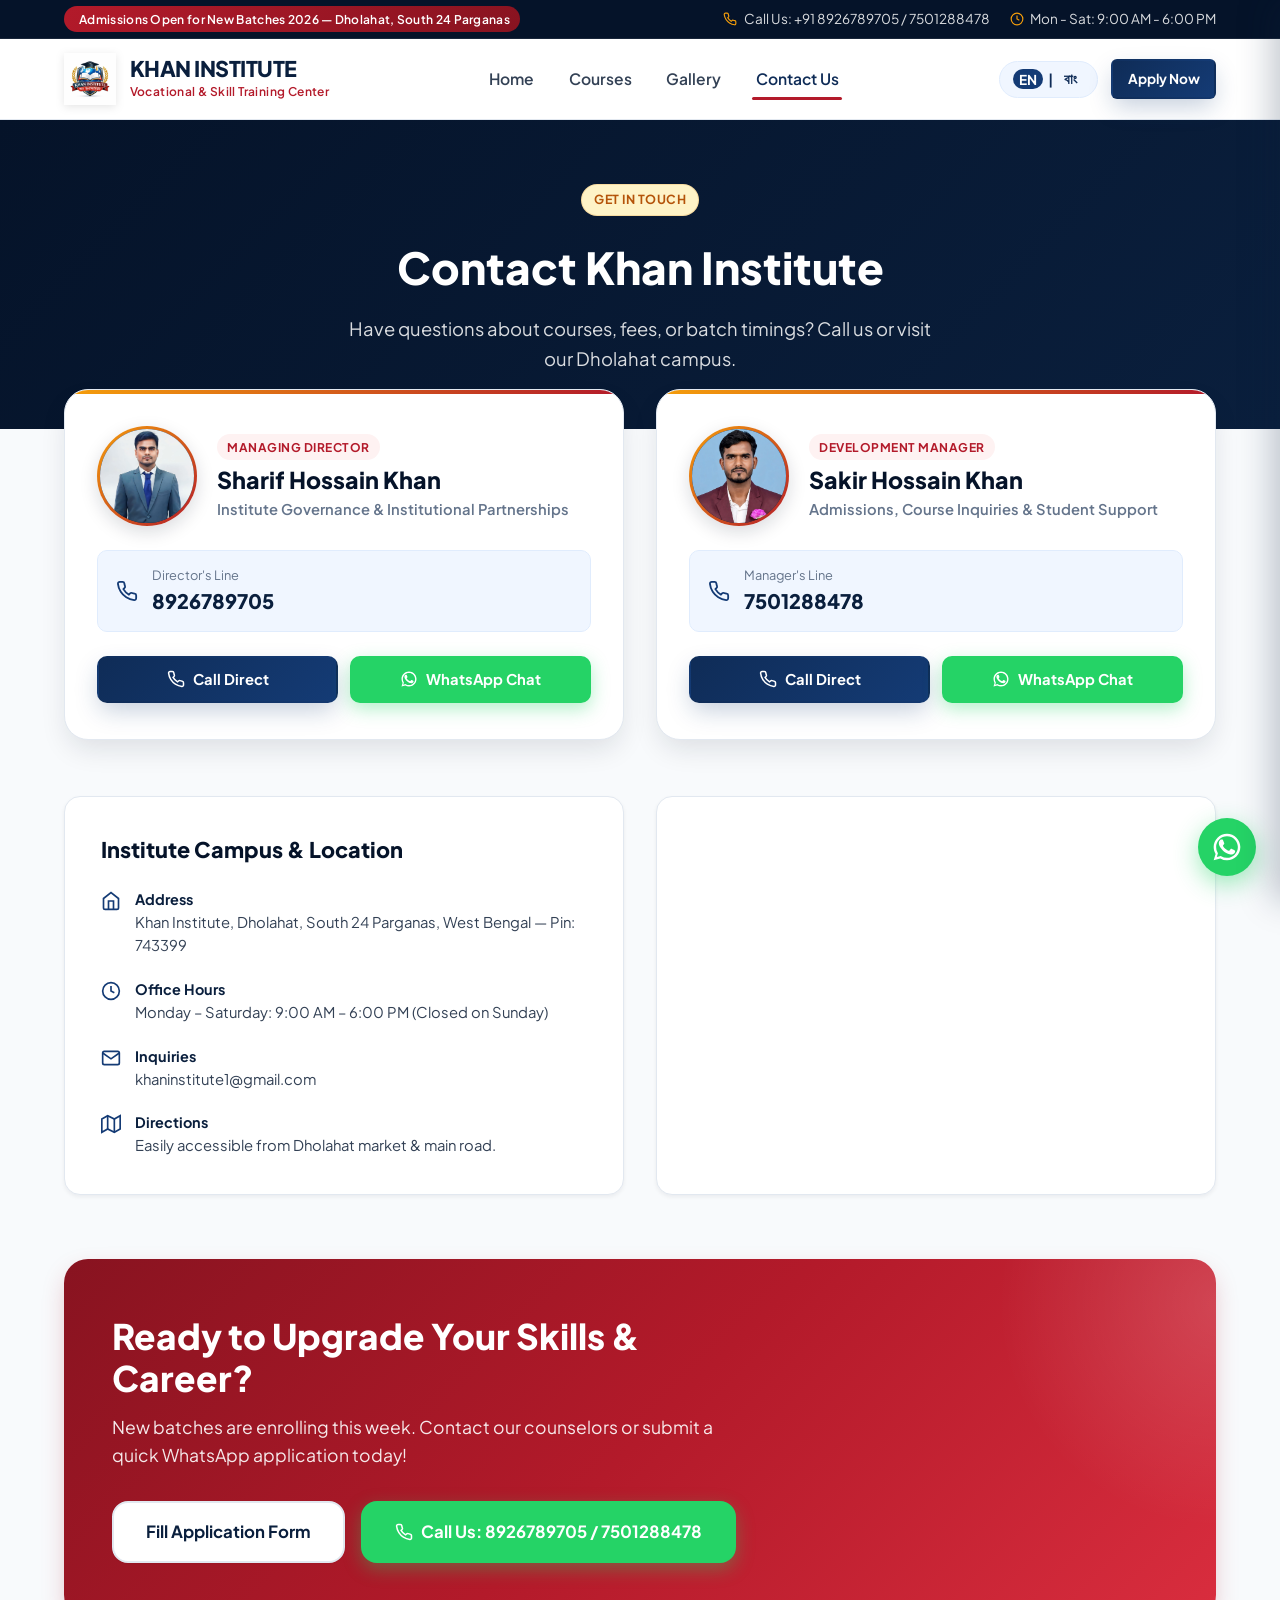
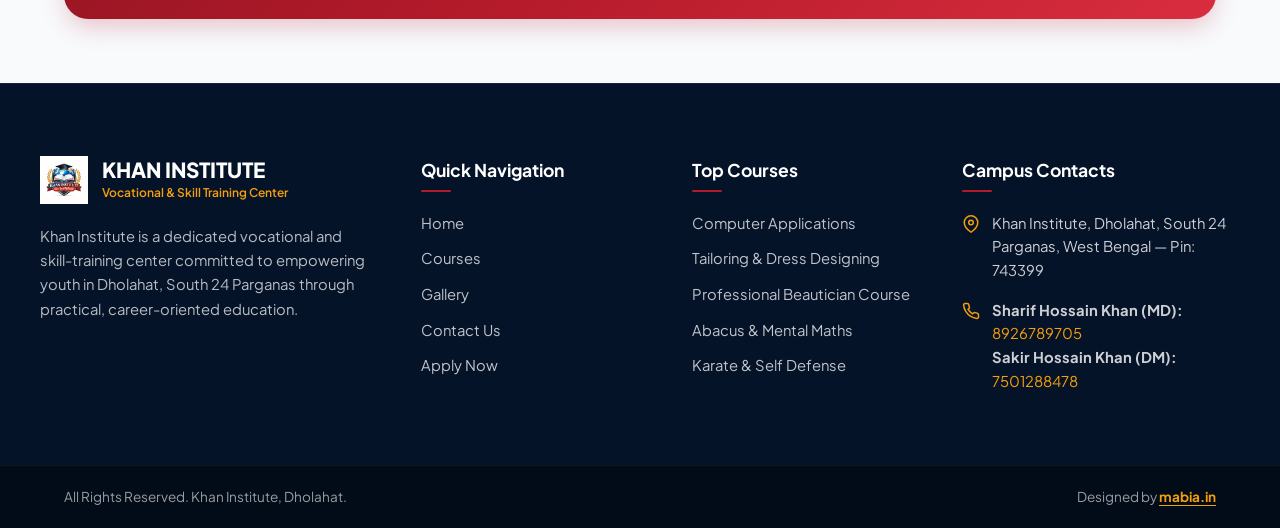
==== commit d4179fb7: "fix(mobile): perfect responsive header, prominent institute title without truncation, WhatsApp icons" ====
--- a/contact.html
+++ b/contact.html
@@ -1,13 +1,17 @@
 <!DOCTYPE html>
 <html lang="en">
+
 <head>
   <meta charset="UTF-8">
   <meta name="viewport" content="width=device-width, initial-scale=1.0">
   <title>Contact Us — Khan Institute, Dholahat</title>
-  <meta name="description" content="Get in touch with Khan Institute administration and directors at Dholahat, South 24 Parganas. Call 7501288478 or chat on WhatsApp.">
-  <meta name="keywords" content="Khan Institute contact, Sakir Hossain Khan, Sharif Hossain Khan, Dholahat vocational training contact, Khan Institute phone number">
+  <meta name="description"
+    content="Get in touch with Khan Institute administration and directors at Dholahat, South 24 Parganas. Call 8926789705 / 7501288478 or chat on WhatsApp.">
+  <meta name="keywords"
+    content="Khan Institute contact, Sakir Hossain Khan, Sharif Hossain Khan, Dholahat vocational training contact, Khan Institute phone number">
   <meta property="og:title" content="Contact Us — Khan Institute, Dholahat">
-  <meta property="og:description" content="Reach our Development Manager or Managing Director directly via phone or WhatsApp.">
+  <meta property="og:description"
+    content="Reach our Development Manager or Managing Director directly via phone or WhatsApp.">
   <meta property="og:image" content="images/logo.jpg">
   <meta property="og:type" content="website">
 
@@ -17,6 +21,7 @@
   <!-- Main CSS -->
   <link rel="stylesheet" href="css/style.css">
 </head>
+
 <body>
 
   <!-- Top Announcement Bar -->
@@ -29,12 +34,18 @@
         </span>
       </div>
       <div class="top-bar-info">
-        <a href="tel:7501288478" class="top-bar-item">
-          <svg fill="none" stroke="currentColor" stroke-width="2" viewBox="0 0 24 24"><path d="M22 16.92v3a2 2 0 01-2.18 2 19.79 19.79 0 01-8.63-3.07 19.5 19.5 0 01-6-6 19.79 19.79 0 01-3.07-8.67A2 2 0 014.11 2h3a2 2 0 012 1.72 12.84 12.84 0 00.7 2.81 2 2 0 01-.45 2.11L8.09 9.91a16 16 0 006 6l1.27-1.27a2 2 0 012.11-.45 12.84 12.84 0 002.81.7A2 2 0 0122 16.92z"/></svg>
-          <span data-i18n="top_call">Call Us: +91 7501288478</span>
+        <a href="tel:8926789705" class="top-bar-item">
+          <svg fill="none" stroke="currentColor" stroke-width="2" viewBox="0 0 24 24">
+            <path
+              d="M22 16.92v3a2 2 0 01-2.18 2 19.79 19.79 0 01-8.63-3.07 19.5 19.5 0 01-6-6 19.79 19.79 0 01-3.07-8.67A2 2 0 014.11 2h3a2 2 0 012 1.72 12.84 12.84 0 00.7 2.81 2 2 0 01-.45 2.11L8.09 9.91a16 16 0 006 6l1.27-1.27a2 2 0 012.11-.45 12.84 12.84 0 002.81.7A2 2 0 0122 16.92z" />
+          </svg>
+          <span data-i18n="top_call">Call Us: +91 8926789705 / 7501288478</span>
         </a>
-        <span class="top-bar-item">
-          <svg fill="none" stroke="currentColor" stroke-width="2" viewBox="0 0 24 24"><circle cx="12" cy="12" r="10"/><polyline points="12 6 12 12 16 14"/></svg>
+        <span class="top-bar-item top-bar-hours">
+          <svg fill="none" stroke="currentColor" stroke-width="2" viewBox="0 0 24 24">
+            <circle cx="12" cy="12" r="10" />
+            <polyline points="12 6 12 12 16 14" />
+          </svg>
           <span data-i18n="top_timing">Mon - Sat: 9:00 AM - 6:00 PM</span>
         </span>
       </div>
@@ -69,7 +80,11 @@
         <a href="courses.html#apply" class="btn btn-primary btn-sm" data-i18n="btn_apply_now">Apply Now</a>
 
         <button class="mobile-toggle" id="mobileMenuBtn" aria-label="Open Mobile Menu">
-          <svg fill="none" stroke="currentColor" stroke-width="2" viewBox="0 0 24 24"><line x1="3" y1="12" x2="21" y2="12"/><line x1="3" y1="6" x2="21" y2="6"/><line x1="3" y1="18" x2="21" y2="18"/></svg>
+          <svg fill="none" stroke="currentColor" stroke-width="2" viewBox="0 0 24 24">
+            <line x1="3" y1="12" x2="21" y2="12" />
+            <line x1="3" y1="6" x2="21" y2="6" />
+            <line x1="3" y1="18" x2="21" y2="18" />
+          </svg>
         </button>
       </div>
     </div>
@@ -80,11 +95,25 @@
   <aside class="mobile-drawer" id="mobileDrawer" aria-label="Mobile Navigation">
     <div class="mobile-drawer-header">
       <div class="brand">
-        <img src="images/logo.jpg" alt="Logo" style="width:40px; height:40px;">
-        <span class="brand-title" style="font-size:1.15rem;" data-i18n="brand_name">KHAN INSTITUTE</span>
+        <img src="images/logo.jpg" alt="Khan Institute Official Logo" class="brand-logo-img" style="width:44px; height:44px; object-fit:contain;">
+        <div class="brand-text">
+          <span class="brand-title" style="font-size:1.25rem; font-weight:900;" data-i18n="brand_name">KHAN INSTITUTE</span>
+          <span class="brand-subtitle" style="font-size:0.68rem; font-weight:700; color:var(--accent-600);" data-i18n="brand_tagline">Vocational & Skill Training Center</span>
+        </div>
       </div>
       <button class="mobile-close-btn" id="mobileCloseBtn" aria-label="Close Mobile Menu">
-        <svg fill="none" stroke="currentColor" stroke-width="2" viewBox="0 0 24 24"><line x1="18" y1="6" x2="6" y2="18"/><line x1="6" y1="6" x2="18" y2="18"/></svg>
+        <svg fill="none" stroke="currentColor" stroke-width="2" viewBox="0 0 24 24">
+          <line x1="18" y1="6" x2="6" y2="18" />
+          <line x1="6" y1="6" x2="18" y2="18" />
+        </svg>
+      </button>
+    </div>
+    <div class="mobile-drawer-lang">
+      <span style="font-size:0.85rem; font-weight:700; color:var(--primary-900);">Language / ভাষা</span>
+      <button class="lang-toggle-btn" aria-label="Switch Language in Mobile Menu">
+        <span class="lang-pill pill-en active">EN</span>
+        <span>|</span>
+        <span class="lang-pill pill-bn">বাং</span>
       </button>
     </div>
     <nav class="mobile-menu-links">
@@ -95,6 +124,20 @@
     </nav>
     <div class="mobile-drawer-footer">
       <a href="courses.html#apply" class="btn btn-primary" style="width:100%;" data-i18n="btn_apply_now">Apply Now</a>
+      <div style="display:grid; grid-template-columns: 1fr 1fr; gap:0.5rem;">
+        <a href="tel:8926789705" class="btn btn-secondary btn-sm" style="width:100%;">
+          <svg fill="none" stroke="currentColor" stroke-width="2" viewBox="0 0 24 24">
+            <path
+              d="M22 16.92v3a2 2 0 01-2.18 2 19.79 19.79 0 01-8.63-3.07 19.5 19.5 0 01-6-6 19.79 19.79 0 01-3.07-8.67A2 2 0 014.11 2h3a2 2 0 012 1.72 12.84 12.84 0 00.7 2.81 2 2 0 01-.45 2.11L8.09 9.91a16 16 0 006 6l1.27-1.27a2 2 0 012.11-.45 12.84 12.84 0 002.81.7A2 2 0 0122 16.92z" />
+          </svg>
+          <span>Call</span>
+        </a>
+        <a href="https://wa.me/917501288478" target="_blank" rel="noopener" class="btn btn-wa btn-sm"
+          style="width:100%;">
+          <svg fill="currentColor" viewBox="0 0 24 24"><path d="M17.472 14.382c-.301-.15-1.78-.878-2.056-.979-.275-.1-.476-.15-.677.15-.201.3-.778.979-.954 1.18-.176.2-.351.226-.653.075s-1.272-.469-2.423-1.495c-.896-.799-1.501-1.787-1.677-2.088-.176-.301-.019-.464.132-.614.136-.135.301-.351.452-.527.15-.176.201-.3.301-.502.1-.201.05-.376-.025-.527-.075-.15-.677-1.632-.928-2.234-.244-.588-.493-.509-.677-.518l-.577-.01c-.201 0-.527.075-.803.376s-1.054 1.029-1.054 2.51 1.079 2.912 1.229 3.113c.15.201 2.124 3.244 5.147 4.549.719.31 1.28.496 1.718.635.722.23 1.379.197 1.898.12.579-.086 1.78-.728 2.031-1.431.251-.703.251-1.305.176-1.431-.075-.126-.276-.201-.577-.351z"/><path fill-rule="evenodd" clip-rule="evenodd" d="M12 2C6.477 2 2 6.477 2 12c0 1.892.525 3.662 1.438 5.173L2 22l4.981-1.398A9.957 9.957 0 0012 22c5.523 0 10-4.477 10-10S17.523 2 12 2zm-8.156 10c0-4.5 3.656-8.156 8.156-8.156s8.156 3.656 8.156 8.156-3.656 8.156-8.156 8.156a8.118 8.118 0 01-4.372-1.267l-.313-.191-2.946.826.837-2.882-.206-.328A8.118 8.118 0 013.844 12z"/></svg>
+          <span>WhatsApp</span>
+        </a>
+      </div>
     </div>
   </aside>
 
@@ -104,7 +147,8 @@
       <div class="container reveal-on-scroll">
         <span class="badge badge-gold" style="margin-bottom:1rem;" data-i18n="contact_hero_tag">Get In Touch</span>
         <h1 data-i18n="contact_hero_title">Contact Khan Institute</h1>
-        <p data-i18n="contact_hero_subtitle">Have questions about courses, fees, or batch timings? Call us or visit our Dholahat campus.</p>
+        <p data-i18n="contact_hero_subtitle">Have questions about courses, fees, or batch timings? Call us or visit our
+          Dholahat campus.</p>
       </div>
     </section>
 
@@ -112,41 +156,26 @@
     <section class="section" style="padding-top:0; padding-bottom:3rem;" aria-label="Official Contacts">
       <div class="container">
         <div class="contact-grid">
-          
-          <!-- Card 1: Development Manager (Sakir Hossain Khan) -->
+
+          <!-- Card 1: Managing Director (Sharif Hossain Khan) -->
           <article class="official-card reveal-on-scroll">
-            <span class="official-card-badge" data-i18n="card_dm_title">Development Manager</span>
-            <h3 data-i18n="card_dm_name">Sakir Hossain Khan</h3>
-            <p class="role-title" data-i18n="card_dm_role">Admissions, Course Inquiries & Student Support</p>
-            
+            <div class="official-profile-header">
+              <div class="official-avatar-wrapper">
+                <img src="images/md-image.jpeg" alt="Sharif Hossain Khan — Managing Director"
+                  class="official-avatar-img">
+              </div>
+              <div class="official-profile-details">
+                <span class="official-card-badge" data-i18n="card_md_title">Managing Director</span>
+                <h3 data-i18n="card_md_name">Sharif Hossain Khan</h3>
+                <p class="role-title" data-i18n="card_md_role">Institute Governance & Institutional Partnerships</p>
+              </div>
+            </div>
+
             <div class="official-phone-block">
-              <svg fill="none" stroke="currentColor" stroke-width="2" viewBox="0 0 24 24"><path d="M22 16.92v3a2 2 0 01-2.18 2 19.79 19.79 0 01-8.63-3.07 19.5 19.5 0 01-6-6 19.79 19.79 0 01-3.07-8.67A2 2 0 014.11 2h3a2 2 0 012 1.72 12.84 12.84 0 00.7 2.81 2 2 0 01-.45 2.11L8.09 9.91a16 16 0 006 6l1.27-1.27a2 2 0 012.11-.45 12.84 12.84 0 002.81.7A2 2 0 0122 16.92z"/></svg>
-              <div>
-                <span style="font-size:0.8rem; color:var(--text-light); display:block;">Primary Contact</span>
-                <span class="phone-num">7501288478</span>
-              </div>
-            </div>
-
-            <div class="official-actions">
-              <a href="tel:7501288478" class="btn btn-primary" style="flex:1;">
-                <svg fill="none" stroke="currentColor" stroke-width="2" viewBox="0 0 24 24"><path d="M22 16.92v3a2 2 0 01-2.18 2 19.79 19.79 0 01-8.63-3.07 19.5 19.5 0 01-6-6 19.79 19.79 0 01-3.07-8.67A2 2 0 014.11 2h3a2 2 0 012 1.72 12.84 12.84 0 00.7 2.81 2 2 0 01-.45 2.11L8.09 9.91a16 16 0 006 6l1.27-1.27a2 2 0 012.11-.45 12.84 12.84 0 002.81.7A2 2 0 0122 16.92z"/></svg>
-                <span data-i18n="btn_call_now">Call Direct</span>
-              </a>
-              <a href="https://wa.me/917501288478?text=Hello%20Sakir%20Sir%2C%20I%20would%20like%20information%20about%20Khan%20Institute%20courses." target="_blank" rel="noopener" class="btn btn-wa" style="flex:1;">
-                <svg fill="currentColor" viewBox="0 0 24 24"><path d="M12.031 6.172c-3.181 0-5.767 2.586-5.768 5.766-.001 1.298.38 2.27 1.019 3.287l-.711 2.599 2.679-.702c.971.551 1.956.883 2.781.883h.005c3.179 0 5.767-2.587 5.767-5.766.001-3.182-2.585-5.767-5.772-5.767zm0 10.375c-.808 0-1.722-.266-2.484-.717l-.178-.105-1.589.417.424-1.55-.116-.185c-.496-.788-.79-1.636-.789-2.468.001-2.544 2.07-4.613 4.616-4.613 2.544 0 4.614 2.069 4.615 4.614-.001 2.545-2.071 4.614-4.617 4.614zm-6.264-14.717c-2.478 2.478-3.844 5.774-3.844 9.282 0 2.915.939 5.727 2.684 8.082l-1.607 5.868 6.046-1.587c2.26 1.63 4.966 2.502 7.747 2.503h.006c3.507 0 6.803-1.366 9.282-3.845 4.975-4.977 4.975-13.064 0-18.04-2.479-2.479-5.775-3.845-9.282-3.845-3.509 0-6.805 1.366-9.284 3.845z"/></svg>
-                <span data-i18n="btn_wa_chat">WhatsApp Chat</span>
-              </a>
-            </div>
-          </article>
-
-          <!-- Card 2: Managing Director (Sharif Hossain Khan) -->
-          <article class="official-card reveal-on-scroll">
-            <span class="official-card-badge" data-i18n="card_md_title">Managing Director</span>
-            <h3 data-i18n="card_md_name">Sharif Hossain Khan</h3>
-            <p class="role-title" data-i18n="card_md_role">Institute Governance & Institutional Partnerships</p>
-            
-            <div class="official-phone-block">
-              <svg fill="none" stroke="currentColor" stroke-width="2" viewBox="0 0 24 24"><path d="M22 16.92v3a2 2 0 01-2.18 2 19.79 19.79 0 01-8.63-3.07 19.5 19.5 0 01-6-6 19.79 19.79 0 01-3.07-8.67A2 2 0 014.11 2h3a2 2 0 012 1.72 12.84 12.84 0 00.7 2.81 2 2 0 01-.45 2.11L8.09 9.91a16 16 0 006 6l1.27-1.27a2 2 0 012.11-.45 12.84 12.84 0 002.81.7A2 2 0 0122 16.92z"/></svg>
+              <svg fill="none" stroke="currentColor" stroke-width="2" viewBox="0 0 24 24">
+                <path
+                  d="M22 16.92v3a2 2 0 01-2.18 2 19.79 19.79 0 01-8.63-3.07 19.5 19.5 0 01-6-6 19.79 19.79 0 01-3.07-8.67A2 2 0 014.11 2h3a2 2 0 012 1.72 12.84 12.84 0 00.7 2.81 2 2 0 01-.45 2.11L8.09 9.91a16 16 0 006 6l1.27-1.27a2 2 0 012.11-.45 12.84 12.84 0 002.81.7A2 2 0 0122 16.92z" />
+              </svg>
               <div>
                 <span style="font-size:0.8rem; color:var(--text-light); display:block;">Director's Line</span>
                 <span class="phone-num">8926789705</span>
@@ -154,31 +183,82 @@
             </div>
 
             <div class="official-actions">
-              <a href="tel:8926789705" class="btn btn-primary" style="flex:1;">
-                <svg fill="none" stroke="currentColor" stroke-width="2" viewBox="0 0 24 24"><path d="M22 16.92v3a2 2 0 01-2.18 2 19.79 19.79 0 01-8.63-3.07 19.5 19.5 0 01-6-6 19.79 19.79 0 01-3.07-8.67A2 2 0 014.11 2h3a2 2 0 012 1.72 12.84 12.84 0 00.7 2.81 2 2 0 01-.45 2.11L8.09 9.91a16 16 0 006 6l1.27-1.27a2 2 0 012.11-.45 12.84 12.84 0 002.81.7A2 2 0 0122 16.92z"/></svg>
+              <a href="tel:8926789705" class="btn btn-primary">
+                <svg fill="none" stroke="currentColor" stroke-width="2" viewBox="0 0 24 24">
+                  <path
+                    d="M22 16.92v3a2 2 0 01-2.18 2 19.79 19.79 0 01-8.63-3.07 19.5 19.5 0 01-6-6 19.79 19.79 0 01-3.07-8.67A2 2 0 014.11 2h3a2 2 0 012 1.72 12.84 12.84 0 00.7 2.81 2 2 0 01-.45 2.11L8.09 9.91a16 16 0 006 6l1.27-1.27a2 2 0 012.11-.45 12.84 12.84 0 002.81.7A2 2 0 0122 16.92z" />
+                </svg>
                 <span data-i18n="btn_call_now">Call Direct</span>
               </a>
-              <a href="https://wa.me/918926789705?text=Hello%20Sharif%20Sir%2C%20I%20would%20like%20to%20connect%20with%20Khan%20Institute." target="_blank" rel="noopener" class="btn btn-wa" style="flex:1;">
-                <svg fill="currentColor" viewBox="0 0 24 24"><path d="M12.031 6.172c-3.181 0-5.767 2.586-5.768 5.766-.001 1.298.38 2.27 1.019 3.287l-.711 2.599 2.679-.702c.971.551 1.956.883 2.781.883h.005c3.179 0 5.767-2.587 5.767-5.766.001-3.182-2.585-5.767-5.772-5.767zm0 10.375c-.808 0-1.722-.266-2.484-.717l-.178-.105-1.589.417.424-1.55-.116-.185c-.496-.788-.79-1.636-.789-2.468.001-2.544 2.07-4.613 4.616-4.613 2.544 0 4.614 2.069 4.615 4.614-.001 2.545-2.071 4.614-4.617 4.614zm-6.264-14.717c-2.478 2.478-3.844 5.774-3.844 9.282 0 2.915.939 5.727 2.684 8.082l-1.607 5.868 6.046-1.587c2.26 1.63 4.966 2.502 7.747 2.503h.006c3.507 0 6.803-1.366 9.282-3.845 4.975-4.977 4.975-13.064 0-18.04-2.479-2.479-5.775-3.845-9.282-3.845-3.509 0-6.805 1.366-9.284 3.845z"/></svg>
+              <a href="https://wa.me/918926789705?text=Hello%20Sharif%20Sir%2C%20I%20would%20like%20to%20connect%20with%20Khan%20Institute."
+                target="_blank" rel="noopener" class="btn btn-wa">
+                <svg fill="currentColor" viewBox="0 0 24 24"><path d="M17.472 14.382c-.301-.15-1.78-.878-2.056-.979-.275-.1-.476-.15-.677.15-.201.3-.778.979-.954 1.18-.176.2-.351.226-.653.075s-1.272-.469-2.423-1.495c-.896-.799-1.501-1.787-1.677-2.088-.176-.301-.019-.464.132-.614.136-.135.301-.351.452-.527.15-.176.201-.3.301-.502.1-.201.05-.376-.025-.527-.075-.15-.677-1.632-.928-2.234-.244-.588-.493-.509-.677-.518l-.577-.01c-.201 0-.527.075-.803.376s-1.054 1.029-1.054 2.51 1.079 2.912 1.229 3.113c.15.201 2.124 3.244 5.147 4.549.719.31 1.28.496 1.718.635.722.23 1.379.197 1.898.12.579-.086 1.78-.728 2.031-1.431.251-.703.251-1.305.176-1.431-.075-.126-.276-.201-.577-.351z"/><path fill-rule="evenodd" clip-rule="evenodd" d="M12 2C6.477 2 2 6.477 2 12c0 1.892.525 3.662 1.438 5.173L2 22l4.981-1.398A9.957 9.957 0 0012 22c5.523 0 10-4.477 10-10S17.523 2 12 2zm-8.156 10c0-4.5 3.656-8.156 8.156-8.156s8.156 3.656 8.156 8.156-3.656 8.156-8.156 8.156a8.118 8.118 0 01-4.372-1.267l-.313-.191-2.946.826.837-2.882-.206-.328A8.118 8.118 0 013.844 12z"/></svg>
                 <span data-i18n="btn_wa_chat">WhatsApp Chat</span>
               </a>
             </div>
           </article>
 
+          <!-- Card 2: Development Manager (Sakir Hossain Khan) -->
+          <article class="official-card reveal-on-scroll">
+            <div class="official-profile-header">
+              <div class="official-avatar-wrapper">
+                <img src="images/dm-image.jpeg" alt="Sakir Hossain Khan — Development Manager"
+                  class="official-avatar-img">
+              </div>
+              <div class="official-profile-details">
+                <span class="official-card-badge" data-i18n="card_dm_title">Development Manager</span>
+                <h3 data-i18n="card_dm_name">Sakir Hossain Khan</h3>
+                <p class="role-title" data-i18n="card_dm_role">Admissions, Course Inquiries & Student Support</p>
+              </div>
+            </div>
+
+            <div class="official-phone-block">
+              <svg fill="none" stroke="currentColor" stroke-width="2" viewBox="0 0 24 24">
+                <path
+                  d="M22 16.92v3a2 2 0 01-2.18 2 19.79 19.79 0 01-8.63-3.07 19.5 19.5 0 01-6-6 19.79 19.79 0 01-3.07-8.67A2 2 0 014.11 2h3a2 2 0 012 1.72 12.84 12.84 0 00.7 2.81 2 2 0 01-.45 2.11L8.09 9.91a16 16 0 006 6l1.27-1.27a2 2 0 012.11-.45 12.84 12.84 0 002.81.7A2 2 0 0122 16.92z" />
+              </svg>
+              <div>
+                <span style="font-size:0.8rem; color:var(--text-light); display:block;">Manager's Line</span>
+                <span class="phone-num">7501288478</span>
+              </div>
+            </div>
+
+            <div class="official-actions">
+              <a href="tel:7501288478" class="btn btn-primary">
+                <svg fill="none" stroke="currentColor" stroke-width="2" viewBox="0 0 24 24">
+                  <path
+                    d="M22 16.92v3a2 2 0 01-2.18 2 19.79 19.79 0 01-8.63-3.07 19.5 19.5 0 01-6-6 19.79 19.79 0 01-3.07-8.67A2 2 0 014.11 2h3a2 2 0 012 1.72 12.84 12.84 0 00.7 2.81 2 2 0 01-.45 2.11L8.09 9.91a16 16 0 006 6l1.27-1.27a2 2 0 012.11-.45 12.84 12.84 0 002.81.7A2 2 0 0122 16.92z" />
+                </svg>
+                <span data-i18n="btn_call_now">Call Direct</span>
+              </a>
+              <a href="https://wa.me/917501288478?text=Hello%20Sakir%20Sir%2C%20I%20would%20like%20information%20about%20Khan%20Institute%20courses."
+                target="_blank" rel="noopener" class="btn btn-wa">
+                <svg fill="currentColor" viewBox="0 0 24 24"><path d="M17.472 14.382c-.301-.15-1.78-.878-2.056-.979-.275-.1-.476-.15-.677.15-.201.3-.778.979-.954 1.18-.176.2-.351.226-.653.075s-1.272-.469-2.423-1.495c-.896-.799-1.501-1.787-1.677-2.088-.176-.301-.019-.464.132-.614.136-.135.301-.351.452-.527.15-.176.201-.3.301-.502.1-.201.05-.376-.025-.527-.075-.15-.677-1.632-.928-2.234-.244-.588-.493-.509-.677-.518l-.577-.01c-.201 0-.527.075-.803.376s-1.054 1.029-1.054 2.51 1.079 2.912 1.229 3.113c.15.201 2.124 3.244 5.147 4.549.719.31 1.28.496 1.718.635.722.23 1.379.197 1.898.12.579-.086 1.78-.728 2.031-1.431.251-.703.251-1.305.176-1.431-.075-.126-.276-.201-.577-.351z"/><path fill-rule="evenodd" clip-rule="evenodd" d="M12 2C6.477 2 2 6.477 2 12c0 1.892.525 3.662 1.438 5.173L2 22l4.981-1.398A9.957 9.957 0 0012 22c5.523 0 10-4.477 10-10S17.523 2 12 2zm-8.156 10c0-4.5 3.656-8.156 8.156-8.156s8.156 3.656 8.156 8.156-3.656 8.156-8.156 8.156a8.118 8.118 0 01-4.372-1.267l-.313-.191-2.946.826.837-2.882-.206-.328A8.118 8.118 0 013.844 12z"/></svg>
+                <span data-i18n="btn_wa_chat">WhatsApp Chat</span>
+              </a>
+            </div>
+          </article>
+
         </div>
 
         <!-- ADDRESS & EMBEDDED GOOGLE MAP -->
         <div class="contact-details-grid">
-          
+
           <!-- Campus Address & Information -->
           <div class="address-info-card reveal-on-scroll">
             <h3 data-i18n="address_card_title">
-              <svg fill="none" stroke="currentColor" stroke-width="2" viewBox="0 0 24 24"><path d="M21 10c0 7-9 13-9 13s-9-6-9-13a9 9 0 0118 0z"/><circle cx="12" cy="10" r="3"/></svg>
+              <svg fill="none" stroke="currentColor" stroke-width="2" viewBox="0 0 24 24">
+                <path d="M21 10c0 7-9 13-9 13s-9-6-9-13a9 9 0 0118 0z" />
+                <circle cx="12" cy="10" r="3" />
+              </svg>
               <span>Institute Campus & Location</span>
             </h3>
 
             <div class="info-item">
-              <svg fill="none" stroke="currentColor" stroke-width="2" viewBox="0 0 24 24"><path d="M3 9l9-7 9 7v11a2 2 0 01-2 2H5a2 2 0 01-2-2z"/><polyline points="9 22 9 12 15 12 15 22"/></svg>
+              <svg fill="none" stroke="currentColor" stroke-width="2" viewBox="0 0 24 24">
+                <path d="M3 9l9-7 9 7v11a2 2 0 01-2 2H5a2 2 0 01-2-2z" />
+                <polyline points="9 22 9 12 15 12 15 22" />
+              </svg>
               <div class="info-item-content">
                 <h4 data-i18n="addr_label">Address</h4>
                 <p data-i18n="addr_val">Khan Institute, Dholahat, South 24 Parganas, West Bengal — Pin: 743399</p>
@@ -186,7 +266,10 @@
             </div>
 
             <div class="info-item">
-              <svg fill="none" stroke="currentColor" stroke-width="2" viewBox="0 0 24 24"><circle cx="12" cy="12" r="10"/><polyline points="12 6 12 12 16 14"/></svg>
+              <svg fill="none" stroke="currentColor" stroke-width="2" viewBox="0 0 24 24">
+                <circle cx="12" cy="12" r="10" />
+                <polyline points="12 6 12 12 16 14" />
+              </svg>
               <div class="info-item-content">
                 <h4 data-i18n="hours_label">Office Hours</h4>
                 <p data-i18n="hours_val">Monday – Saturday: 9:00 AM – 6:00 PM (Closed on Sunday)</p>
@@ -194,15 +277,22 @@
             </div>
 
             <div class="info-item">
-              <svg fill="none" stroke="currentColor" stroke-width="2" viewBox="0 0 24 24"><path d="M4 4h16c1.1 0 2 .9 2 2v12c0 1.1-.9 2-2 2H4c-1.1 0-2-.9-2-2V6c0-1.1.9-2 2-2z"/><polyline points="22,6 12,13 2,6"/></svg>
+              <svg fill="none" stroke="currentColor" stroke-width="2" viewBox="0 0 24 24">
+                <path d="M4 4h16c1.1 0 2 .9 2 2v12c0 1.1-.9 2-2 2H4c-1.1 0-2-.9-2-2V6c0-1.1.9-2 2-2z" />
+                <polyline points="22,6 12,13 2,6" />
+              </svg>
               <div class="info-item-content">
                 <h4 data-i18n="email_label">Inquiries</h4>
-                <p data-i18n="email_val">contact@khaninstitute.in</p>
+                <p data-i18n="email_val">khaninstitute1@gmail.com</p>
               </div>
             </div>
 
             <div class="info-item" style="margin-bottom:0;">
-              <svg fill="none" stroke="currentColor" stroke-width="2" viewBox="0 0 24 24"><polygon points="1 6 1 22 8 18 16 22 23 18 23 2 16 6 8 2 1 6"/><line x1="8" y1="2" x2="8" y2="18"/><line x1="16" y1="6" x2="16" y2="22"/></svg>
+              <svg fill="none" stroke="currentColor" stroke-width="2" viewBox="0 0 24 24">
+                <polygon points="1 6 1 22 8 18 16 22 23 18 23 2 16 6 8 2 1 6" />
+                <line x1="8" y1="2" x2="8" y2="18" />
+                <line x1="16" y1="6" x2="16" y2="22" />
+              </svg>
               <div class="info-item-content">
                 <h4>Directions</h4>
                 <p data-i18n="map_notice">Easily accessible from Dholahat market & main road.</p>
@@ -212,13 +302,9 @@
 
           <!-- Embedded Google Map -->
           <div class="map-wrapper reveal-on-scroll">
-            <iframe 
-              src="https://www.google.com/maps/embed?pb=!1m18!1m12!1m3!1d14788.757342617787!2d88.3582!3d22.0674!2m3!1f0!2f0!3f0!3m2!1i1024!2i768!4f13.1!3m3!1m2!1s0x3a0248a31e84d4b1%3A0x6b8f36c4bbf52f58!2sDholahat%2C%20West%20Bengal%20743399!5e0!3m2!1sen!2sin!4v1710319200000!5m2!1sen!2sin" 
-              width="100%" 
-              height="100%" 
-              style="border:0;" 
-              allowfullscreen="" 
-              loading="lazy" 
+            <iframe
+              src="https://www.google.com/maps/embed?pb=!1m18!1m12!1m3!1d14788.757342617787!2d88.3582!3d22.0674!2m3!1f0!2f0!3f0!3m2!1i1024!2i768!4f13.1!3m3!1m2!1s0x3a0248a31e84d4b1%3A0x6b8f36c4bbf52f58!2sDholahat%2C%20West%20Bengal%20743399!5e0!3m2!1sen!2sin!4v1710319200000!5m2!1sen!2sin"
+              width="100%" height="100%" style="border:0;" allowfullscreen="" loading="lazy"
               referrerpolicy="no-referrer-when-downgrade"
               title="Khan Institute Location Map - Dholahat, South 24 Parganas">
             </iframe>
@@ -235,13 +321,18 @@
           <div class="cta-banner-content">
             <div class="cta-text-wrap">
               <h2 data-i18n="cta_title">Ready to Upgrade Your Skills & Career?</h2>
-              <p data-i18n="cta_desc">New batches are enrolling this week. Contact our counselors or submit a quick WhatsApp application today!</p>
+              <p data-i18n="cta_desc">New batches are enrolling this week. Contact our counselors or submit a quick
+                WhatsApp application today!</p>
             </div>
             <div class="cta-actions">
-              <a href="courses.html#apply" class="btn btn-secondary btn-lg" data-i18n="cta_btn_apply">Fill Application Form</a>
-              <a href="tel:7501288478" class="btn btn-wa btn-lg">
-                <svg fill="none" stroke="currentColor" stroke-width="2" viewBox="0 0 24 24"><path d="M22 16.92v3a2 2 0 01-2.18 2 19.79 19.79 0 01-8.63-3.07 19.5 19.5 0 01-6-6 19.79 19.79 0 01-3.07-8.67A2 2 0 014.11 2h3a2 2 0 012 1.72 12.84 12.84 0 00.7 2.81 2 2 0 01-.45 2.11L8.09 9.91a16 16 0 006 6l1.27-1.27a2 2 0 012.11-.45 12.84 12.84 0 002.81.7A2 2 0 0122 16.92z"/></svg>
-                <span data-i18n="cta_btn_call">Call Development Manager</span>
+              <a href="courses.html#apply" class="btn btn-secondary btn-lg" data-i18n="cta_btn_apply">Fill Application
+                Form</a>
+              <a href="tel:8926789705" class="btn btn-wa btn-lg">
+                <svg fill="none" stroke="currentColor" stroke-width="2" viewBox="0 0 24 24">
+                  <path
+                    d="M22 16.92v3a2 2 0 01-2.18 2 19.79 19.79 0 01-8.63-3.07 19.5 19.5 0 01-6-6 19.79 19.79 0 01-3.07-8.67A2 2 0 014.11 2h3a2 2 0 012 1.72 12.84 12.84 0 00.7 2.81 2 2 0 01-.45 2.11L8.09 9.91a16 16 0 006 6l1.27-1.27a2 2 0 012.11-.45 12.84 12.84 0 002.81.7A2 2 0 0122 16.92z" />
+                </svg>
+                <span data-i18n="cta_btn_call">Call Us: 8926789705 / 7501288478</span>
               </a>
             </div>
           </div>
@@ -263,7 +354,8 @@
             </div>
           </div>
           <p data-i18n="footer_about">
-            Khan Institute is a dedicated vocational and skill-training center committed to empowering youth in Dholahat, South 24 Parganas through practical, career-oriented education.
+            Khan Institute is a dedicated vocational and skill-training center committed to empowering youth in
+            Dholahat, South 24 Parganas through practical, career-oriented education.
           </p>
         </div>
 
@@ -292,14 +384,22 @@
         <div class="footer-col">
           <h4 data-i18n="footer_contact_title">Campus Contacts</h4>
           <div class="footer-contact-item">
-            <svg fill="none" stroke="currentColor" stroke-width="2" viewBox="0 0 24 24"><path d="M21 10c0 7-9 13-9 13s-9-6-9-13a9 9 0 0118 0z"/><circle cx="12" cy="10" r="3"/></svg>
+            <svg fill="none" stroke="currentColor" stroke-width="2" viewBox="0 0 24 24">
+              <path d="M21 10c0 7-9 13-9 13s-9-6-9-13a9 9 0 0118 0z" />
+              <circle cx="12" cy="10" r="3" />
+            </svg>
             <span data-i18n="addr_val">Khan Institute, Dholahat, South 24 Parganas, West Bengal — Pin: 743399</span>
           </div>
           <div class="footer-contact-item">
-            <svg fill="none" stroke="currentColor" stroke-width="2" viewBox="0 0 24 24"><path d="M22 16.92v3a2 2 0 01-2.18 2 19.79 19.79 0 01-8.63-3.07 19.5 19.5 0 01-6-6 19.79 19.79 0 01-3.07-8.67A2 2 0 014.11 2h3a2 2 0 012 1.72 12.84 12.84 0 00.7 2.81 2 2 0 01-.45 2.11L8.09 9.91a16 16 0 006 6l1.27-1.27a2 2 0 012.11-.45 12.84 12.84 0 002.81.7A2 2 0 0122 16.92z"/></svg>
+            <svg fill="none" stroke="currentColor" stroke-width="2" viewBox="0 0 24 24">
+              <path
+                d="M22 16.92v3a2 2 0 01-2.18 2 19.79 19.79 0 01-8.63-3.07 19.5 19.5 0 01-6-6 19.79 19.79 0 01-3.07-8.67A2 2 0 014.11 2h3a2 2 0 012 1.72 12.84 12.84 0 00.7 2.81 2 2 0 01-.45 2.11L8.09 9.91a16 16 0 006 6l1.27-1.27a2 2 0 012.11-.45 12.84 12.84 0 002.81.7A2 2 0 0122 16.92z" />
+            </svg>
             <div>
-              <strong>Sakir Hossain Khan (DM):</strong> <a href="tel:7501288478" style="color:var(--gold-400);">7501288478</a><br>
-              <strong>Sharif Hossain Khan (MD):</strong> <a href="tel:8926789705" style="color:var(--gold-400);">8926789705</a>
+              <strong>Sharif Hossain Khan (MD):</strong> <a href="tel:8926789705"
+                style="color:var(--gold-400);">8926789705</a><br>
+              <strong>Sakir Hossain Khan (DM):</strong> <a href="tel:7501288478"
+                style="color:var(--gold-400);">7501288478</a>
             </div>
           </div>
         </div>
@@ -309,19 +409,24 @@
     <div class="footer-bottom">
       <div class="container footer-bottom-inner">
         <span data-i18n="footer_rights">© 2026 Khan Institute, Dholahat. All Rights Reserved.</span>
-        <span class="designed-by">Designed by <a href="https://mabia.in" target="_blank" rel="noopener">mabia.in</a></span>
+        <span class="designed-by">Designed by <a href="https://mabia.in" target="_blank"
+            rel="noopener">mabia.in</a></span>
       </div>
     </div>
   </footer>
 
   <!-- Floating WhatsApp & Scroll Top -->
-  <a href="https://wa.me/917501288478" target="_blank" rel="noopener" class="floating-wa-btn" aria-label="Direct WhatsApp Chat with Admissions">
-    <svg fill="currentColor" viewBox="0 0 24 24"><path d="M12.031 6.172c-3.181 0-5.767 2.586-5.768 5.766-.001 1.298.38 2.27 1.019 3.287l-.711 2.599 2.679-.702c.971.551 1.956.883 2.781.883h.005c3.179 0 5.767-2.587 5.767-5.766.001-3.182-2.585-5.767-5.772-5.767zm0 10.375c-.808 0-1.722-.266-2.484-.717l-.178-.105-1.589.417.424-1.55-.116-.185c-.496-.788-.79-1.636-.789-2.468.001-2.544 2.07-4.613 4.616-4.613 2.544 0 4.614 2.069 4.615 4.614-.001 2.545-2.071 4.614-4.617 4.614zm-6.264-14.717c-2.478 2.478-3.844 5.774-3.844 9.282 0 2.915.939 5.727 2.684 8.082l-1.607 5.868 6.046-1.587c2.26 1.63 4.966 2.502 7.747 2.503h.006c3.507 0 6.803-1.366 9.282-3.845 4.975-4.977 4.975-13.064 0-18.04-2.479-2.479-5.775-3.845-9.282-3.845-3.509 0-6.805 1.366-9.284 3.845z"/></svg>
+  <a href="https://wa.me/917501288478" target="_blank" rel="noopener" class="floating-wa-btn"
+    aria-label="Direct WhatsApp Chat with Admissions">
+    <svg fill="currentColor" viewBox="0 0 24 24"><path d="M17.472 14.382c-.301-.15-1.78-.878-2.056-.979-.275-.1-.476-.15-.677.15-.201.3-.778.979-.954 1.18-.176.2-.351.226-.653.075s-1.272-.469-2.423-1.495c-.896-.799-1.501-1.787-1.677-2.088-.176-.301-.019-.464.132-.614.136-.135.301-.351.452-.527.15-.176.201-.3.301-.502.1-.201.05-.376-.025-.527-.075-.15-.677-1.632-.928-2.234-.244-.588-.493-.509-.677-.518l-.577-.01c-.201 0-.527.075-.803.376s-1.054 1.029-1.054 2.51 1.079 2.912 1.229 3.113c.15.201 2.124 3.244 5.147 4.549.719.31 1.28.496 1.718.635.722.23 1.379.197 1.898.12.579-.086 1.78-.728 2.031-1.431.251-.703.251-1.305.176-1.431-.075-.126-.276-.201-.577-.351z"/><path fill-rule="evenodd" clip-rule="evenodd" d="M12 2C6.477 2 2 6.477 2 12c0 1.892.525 3.662 1.438 5.173L2 22l4.981-1.398A9.957 9.957 0 0012 22c5.523 0 10-4.477 10-10S17.523 2 12 2zm-8.156 10c0-4.5 3.656-8.156 8.156-8.156s8.156 3.656 8.156 8.156-3.656 8.156-8.156 8.156a8.118 8.118 0 01-4.372-1.267l-.313-.191-2.946.826.837-2.882-.206-.328A8.118 8.118 0 013.844 12z"/></svg>
   </a>
   <button class="scroll-top-btn" id="scrollTopBtn" aria-label="Scroll back to top">
-    <svg fill="none" stroke="currentColor" stroke-width="2.5" viewBox="0 0 24 24"><polyline points="18 15 12 9 6 15"/></svg>
+    <svg fill="none" stroke="currentColor" stroke-width="2.5" viewBox="0 0 24 24">
+      <polyline points="18 15 12 9 6 15" />
+    </svg>
   </button>
 
-  <script src="js/script.js"></script>
+  <script src="js/script.js" charset="UTF-8"></script>
 </body>
-</html>
+
+</html>
--- a/css/style.css
+++ b/css/style.css
@@ -137,6 +137,16 @@
   outline-offset: 2px;
 }
 
+/* --- Smooth Anchor Target Offsets (Prevents Sticky Header Overlap) --- */
+[id] {
+  scroll-margin-top: calc(var(--header-height) + 1.25rem);
+}
+
+/* --- Touch Optimizations --- */
+button, a, input, select {
+  -webkit-tap-highlight-color: transparent;
+}
+
 /* --- Container Utility --- */
 .container {
   width: 100%;
@@ -227,7 +237,7 @@
   display: flex;
   justify-content: space-between;
   align-items: center;
-  height: var(--header-height);
+  min-height: var(--header-height);
 }
 
 /* Brand Logo */
@@ -261,6 +271,7 @@
   letter-spacing: -0.5px;
   color: var(--primary-900);
   line-height: 1.15;
+  white-space: nowrap;
 }
 
 .brand-subtitle {
@@ -268,6 +279,7 @@
   font-weight: 600;
   color: var(--accent-600);
   letter-spacing: 0.4px;
+  white-space: nowrap;
 }
 
 /* Navigation Menu */
@@ -1570,32 +1582,87 @@
   overflow: hidden;
 }
 
+.official-card::before {
+  content: '';
+  position: absolute;
+  top: 0;
+  left: 0;
+  right: 0;
+  height: 4px;
+  background: linear-gradient(90deg, var(--gold-400), var(--accent-600));
+}
+
 .official-card:hover {
   transform: translateY(-6px);
   box-shadow: var(--shadow-xl);
 }
 
+.official-profile-header {
+  display: flex;
+  align-items: center;
+  gap: 1.25rem;
+  margin-bottom: 1.5rem;
+}
+
+.official-avatar-wrapper {
+  position: relative;
+  width: 100px;
+  height: 100px;
+  flex-shrink: 0;
+  border-radius: 50%;
+  padding: 3px;
+  background: linear-gradient(135deg, var(--gold-400) 0%, var(--accent-600) 100%);
+  box-shadow: 0 6px 18px rgba(15, 23, 42, 0.15);
+  transition: transform var(--transition-normal);
+}
+
+.official-card:hover .official-avatar-wrapper {
+  transform: scale(1.04);
+}
+
+.official-avatar-img {
+  width: 100%;
+  height: 100%;
+  border-radius: 50%;
+  object-fit: cover;
+  object-position: center 20%;
+  display: block;
+  background-color: var(--primary-900);
+}
+
+.official-profile-details {
+  flex: 1;
+  min-width: 0;
+}
+
 .official-card-badge {
-  font-size: 0.8rem;
+  display: inline-block;
+  font-size: 0.75rem;
   font-weight: 700;
   color: var(--accent-600);
+  background: var(--accent-50);
+  border: 1px solid var(--accent-200);
+  padding: 0.2rem 0.65rem;
+  border-radius: var(--radius-pill);
   text-transform: uppercase;
   letter-spacing: 0.5px;
-  margin-bottom: 0.5rem;
+  margin-bottom: 0.35rem;
 }
 
 .official-card h3 {
-  font-size: 1.5rem;
+  font-size: 1.45rem;
   font-weight: 800;
   color: var(--primary-950);
   margin-bottom: 0.35rem;
+  line-height: 1.2;
 }
 
 .official-card .role-title {
   color: var(--text-light);
-  font-size: 0.95rem;
+  font-size: 0.92rem;
   font-weight: 600;
-  margin-bottom: 1.5rem;
+  line-height: 1.4;
+  margin-bottom: 0;
 }
 
 .official-phone-block {
@@ -1623,9 +1690,22 @@
 }
 
 .official-actions {
-  display: flex;
+  display: grid;
+  grid-template-columns: 1fr 1fr;
   gap: 0.75rem;
-  flex-wrap: wrap;
+}
+
+.official-actions .btn {
+  width: 100%;
+  padding: 0.75rem 1rem;
+  font-size: 0.92rem;
+  white-space: normal;
+  word-break: normal;
+  overflow-wrap: break-word;
+  text-align: center;
+  justify-content: center;
+  line-height: 1.3;
+  box-sizing: border-box;
 }
 
 .contact-details-grid {
@@ -1937,18 +2017,20 @@
   position: fixed;
   top: 0;
   right: 0;
-  width: 320px;
-  max-width: 85vw;
+  width: 310px;
+  max-width: 86vw;
   height: 100vh;
+  height: 100dvh;
   background: #ffffff;
   z-index: 201;
   transform: translateX(100%);
-  transition: transform var(--transition-normal);
-  padding: 1.5rem;
+  transition: transform 0.32s cubic-bezier(0.16, 1, 0.3, 1);
+  padding: 1.25rem 1.25rem 1.75rem 1.25rem;
   display: flex;
   flex-direction: column;
-  box-shadow: var(--shadow-xl);
+  box-shadow: -8px 0 32px rgba(10, 31, 61, 0.25);
   overflow-y: auto;
+  -webkit-overflow-scrolling: touch;
 }
 
 .mobile-drawer.active {
@@ -1959,53 +2041,77 @@
   display: flex;
   justify-content: space-between;
   align-items: center;
-  margin-bottom: 2rem;
-  padding-bottom: 1rem;
+  margin-bottom: 1.25rem;
+  padding-bottom: 0.85rem;
   border-bottom: 1px solid var(--border-light);
 }
 
+.mobile-drawer-lang {
+  display: flex;
+  align-items: center;
+  justify-content: space-between;
+  background: var(--bg-card-subtle);
+  padding: 0.6rem 0.85rem;
+  border-radius: var(--radius-md);
+  margin-bottom: 1.25rem;
+}
+
 .mobile-close-btn {
-  background: none;
+  background: var(--bg-card-subtle);
   border: none;
-  color: var(--text-main);
+  color: var(--primary-950);
   cursor: pointer;
-  padding: 0.35rem;
+  width: 38px;
+  height: 38px;
+  border-radius: 50%;
+  display: flex;
+  align-items: center;
+  justify-content: center;
+  transition: background var(--transition-fast);
+}
+
+.mobile-close-btn:hover {
+  background: var(--primary-100);
 }
 
 .mobile-close-btn svg {
-  width: 26px;
-  height: 26px;
+  width: 22px;
+  height: 22px;
 }
 
 .mobile-menu-links {
   display: flex;
   flex-direction: column;
-  gap: 0.85rem;
-  margin-bottom: 2rem;
+  gap: 0.5rem;
+  margin-bottom: 1.5rem;
 }
 
 .mobile-nav-link {
-  font-size: 1.1rem;
+  font-size: 1.05rem;
   font-weight: 700;
   color: var(--primary-950);
   padding: 0.75rem 1rem;
   border-radius: var(--radius-md);
   transition: all var(--transition-fast);
+  display: flex;
+  align-items: center;
+  justify-content: space-between;
 }
 
 .mobile-nav-link:hover,
 .mobile-nav-link.active {
   background: var(--primary-50);
   color: var(--primary-700);
+  transform: translateX(3px);
 }
 
 .mobile-drawer-footer {
   margin-top: auto;
-  padding-top: 1.5rem;
+  padding-top: 1.25rem;
   border-top: 1px solid var(--border-light);
   display: flex;
   flex-direction: column;
-  gap: 1rem;
+  gap: 0.75rem;
 }
 
 /* ==========================================================================
@@ -2013,8 +2119,8 @@
    ========================================================================== */
 .reveal-on-scroll {
   opacity: 0;
-  transform: translateY(24px);
-  transition: opacity 0.6s cubic-bezier(0.16, 1, 0.3, 1), transform 0.6s cubic-bezier(0.16, 1, 0.3, 1);
+  transform: translateY(20px);
+  transition: opacity 0.5s cubic-bezier(0.16, 1, 0.3, 1), transform 0.5s cubic-bezier(0.16, 1, 0.3, 1);
 }
 
 .reveal-on-scroll.revealed {
@@ -2023,12 +2129,12 @@
 }
 
 /* ==========================================================================
-   RESPONSIVE MEDIA QUERIES
+   RESPONSIVE MEDIA QUERIES (DESKTOP TO MOBILE)
    ========================================================================== */
 @media (max-width: 1024px) {
   .hero-grid {
     grid-template-columns: 1fr;
-    gap: 2.5rem;
+    gap: 2.25rem;
   }
 
   .hero-media-wrapper {
@@ -2036,24 +2142,21 @@
   }
 
   .hero-image-card img {
-    height: 350px;
+    height: 320px;
   }
 
   .about-grid {
     grid-template-columns: 1fr;
-    gap: 3rem;
+    gap: 2.5rem;
   }
 
   .apply-card {
     grid-template-columns: 1fr;
   }
 
-  .apply-info-panel {
-    padding: 2.5rem;
-  }
-
+  .apply-info-panel,
   .apply-form-panel {
-    padding: 2.5rem;
+    padding: 2.25rem 2rem;
   }
 
   .gallery-grid {
@@ -2064,95 +2167,668 @@
     grid-template-columns: 1fr 1fr;
     gap: 2.5rem;
   }
-
-  .lightbox-nav-btn.prev {
-    left: 10px;
-  }
-
-  .lightbox-nav-btn.next {
-    right: 10px;
-  }
 }
 
 @media (max-width: 768px) {
   :root {
-    --header-height: 70px;
+    --header-height: 58px;
+  }
+
+  /* Compact top bar */
+  .top-bar-hours,
+  .top-bar-timing,
+  .top-bar-info .top-bar-item:last-child {
+    display: none !important; /* Hide working hours on mobile to keep 1-2 clean rows */
+  }
+
+  .top-bar {
+    padding: 0.25rem 0;
+  }
+
+  .top-bar-inner {
+    display: flex;
+    flex-direction: column;
+    align-items: center;
+    justify-content: center;
+    gap: 0.25rem;
+    font-size: 0.76rem;
+    text-align: center;
+  }
+
+  .top-bar-badge {
+    font-size: 0.72rem;
+    padding: 0.15rem 0.55rem;
+    max-width: 100%;
+    white-space: normal;
+    text-align: center;
+    line-height: 1.25;
+  }
+
+  .top-bar-item {
+    font-size: 0.76rem;
+  }
+
+  .header-nav {
+    border-bottom: 1px solid rgba(15, 23, 42, 0.08);
+    background: rgba(255, 255, 255, 0.98);
+  }
+
+  .nav-container {
+    min-height: 58px;
+    height: auto;
+    padding: 0.35rem 0.65rem;
+    gap: 0.35rem;
   }
 
   .nav-menu,
   .header-actions .btn-primary {
+    display: none !important;
+  }
+
+  .brand {
+    display: flex;
+    align-items: center;
+    gap: 0.5rem;
+    flex: 1 1 auto;
+    min-width: 0;
+  }
+
+  .brand-logo-img {
+    width: 38px;
+    height: 38px;
+    flex-shrink: 0;
+    filter: drop-shadow(0 2px 4px rgba(0, 0, 0, 0.12));
+  }
+
+  .brand-text {
+    display: flex;
+    flex-direction: column;
+    justify-content: center;
+    min-width: 0;
+    flex-shrink: 1;
+  }
+
+  .brand-title {
+    font-size: 1.15rem;
+    font-weight: 800;
+    letter-spacing: -0.2px;
+    color: var(--primary-950);
+    line-height: 1.15;
+    text-transform: uppercase;
+    white-space: nowrap;
+    overflow: visible;
+    text-overflow: clip;
+  }
+
+  .brand-subtitle {
+    font-size: 0.64rem;
+    font-weight: 700;
+    color: var(--accent-600);
+    letter-spacing: 0.2px;
+    line-height: 1.15;
+    white-space: nowrap;
+    overflow: hidden;
+    text-overflow: ellipsis;
+    display: block;
+    max-width: 175px;
+  }
+
+  .header-actions {
+    display: flex;
+    align-items: center;
+    gap: 0.35rem;
+    flex-shrink: 0;
+  }
+
+  .lang-toggle-btn {
+    padding: 0.2rem 0.42rem;
+    font-size: 0.72rem;
+    gap: 0.2rem;
+    border-radius: var(--radius-pill);
+    min-height: 32px;
+  }
+
+  .lang-toggle-btn .lang-pill {
+    padding: 0.1rem 0.28rem;
+    font-size: 0.7rem;
+  }
+
+  .mobile-toggle {
+    display: flex;
+    align-items: center;
+    justify-content: center;
+    width: 36px;
+    height: 36px;
+    padding: 5px;
+    border-radius: var(--radius-sm);
+    color: var(--primary-900);
+    flex-shrink: 0;
+  }
+
+  /* Universal Button Overflow Fix for Mobile */
+  .btn {
+    white-space: normal;
+    word-break: normal;
+    overflow-wrap: break-word;
+    max-width: 100%;
+    box-sizing: border-box;
+    text-align: center;
+    line-height: 1.35;
+  }
+
+  .btn-lg {
+    padding: 0.8rem 1.15rem;
+    font-size: 0.95rem;
+  }
+
+  .btn-sm {
+    padding: 0.45rem 0.75rem;
+    font-size: 0.825rem;
+  }
+
+  .course-footer {
+    display: flex;
+    gap: 0.5rem;
+    width: 100%;
+  }
+
+  .course-footer .btn {
+    flex: 1;
+    min-width: 0;
+    padding: 0.5rem 0.6rem;
+    font-size: 0.825rem;
+    white-space: normal;
+    text-align: center;
+    box-sizing: border-box;
+  }
+
+  .apply-form-panel .btn-wa,
+  button[type="submit"].btn-lg {
+    width: 100%;
+    max-width: 100%;
+    padding: 0.85rem 1rem;
+    font-size: 0.95rem;
+    white-space: normal;
+    box-sizing: border-box;
+    text-align: center;
+    line-height: 1.35;
+  }
+
+  /* Hero Section Mobile */
+  .hero-section {
+    padding: 2.75rem 0 2rem 0;
+  }
+
+  .hero-title {
+    font-size: 2.15rem;
+    line-height: 1.2;
+  }
+
+  html[lang="bn"] .hero-title,
+  body.lang-bn .hero-title {
+    line-height: 1.35;
+    letter-spacing: normal;
+  }
+
+  .hero-subtitle {
+    font-size: 1.025rem;
+    line-height: 1.6;
+    margin-bottom: 1.5rem;
+  }
+
+  .hero-image-card img {
+    height: 240px;
+  }
+
+  .floating-badge-card {
+    position: static;
+    margin-top: 1rem;
+    max-width: 100%;
+    animation: none;
+  }
+
+  .hero-cta-group {
+    flex-direction: column;
+    width: 100%;
+    gap: 0.75rem;
+  }
+
+  .hero-cta-group .btn {
+    width: 100%;
+    padding: 0.85rem 1.25rem;
+  }
+
+  .hero-stats {
+    display: grid;
+    grid-template-columns: repeat(3, 1fr);
+    gap: 0.5rem;
+    padding-top: 1.5rem;
+  }
+
+  .stat-item {
+    background: rgba(255, 255, 255, 0.08);
+    backdrop-filter: blur(8px);
+    border: 1px solid rgba(255, 255, 255, 0.12);
+    border-radius: var(--radius-md);
+    padding: 0.65rem 0.5rem;
+    text-align: center;
+  }
+
+  .stat-number {
+    font-size: 1.25rem;
+    font-weight: 800;
+  }
+
+  .stat-label {
+    font-size: 0.7rem;
+    line-height: 1.25;
+  }
+
+  /* Features */
+  .section {
+    padding: 3.5rem 0;
+  }
+
+  .section-header {
+    margin-bottom: 2rem;
+  }
+
+  .section-header h2 {
+    font-size: 1.75rem;
+    line-height: 1.25;
+  }
+
+  .section-header p {
+    font-size: 0.975rem;
+  }
+
+  .features-grid {
+    grid-template-columns: 1fr;
+    gap: 1.25rem;
+  }
+
+  .feature-card {
+    padding: 1.75rem 1.25rem;
+  }
+
+  /* Courses Grid - Fix horizontal scroll on mobile */
+  .courses-grid {
+    grid-template-columns: 1fr;
+    gap: 1.5rem;
+  }
+
+  .course-thumb-wrapper {
+    height: 180px;
+  }
+
+  /* Application Form Mobile */
+  .apply-section {
+    padding: 3.5rem 0;
+  }
+
+  .apply-card {
+    border-radius: var(--radius-lg);
+  }
+
+  .apply-info-panel {
+    padding: 2rem 1.25rem 1.5rem 1.25rem;
+  }
+
+  .apply-info-panel h3 {
+    font-size: 1.45rem;
+  }
+
+  .apply-form-panel {
+    padding: 2rem 1.25rem;
+  }
+
+  .form-header h3 {
+    font-size: 1.45rem;
+  }
+
+  .form-control {
+    font-size: 16px; /* Prevents auto-zoom on iOS */
+    min-height: 48px;
+    padding: 0.75rem 0.85rem;
+  }
+
+  /* Gallery Mobile Horizontal Scroll Tabs */
+  .gallery-filters {
+    display: flex;
+    flex-wrap: nowrap;
+    overflow-x: auto;
+    justify-content: flex-start;
+    gap: 0.5rem;
+    padding: 0.25rem 0.25rem 0.75rem 0.25rem;
+    margin-bottom: 1.75rem;
+    -webkit-overflow-scrolling: touch;
+    scrollbar-width: none;
+  }
+
+  .gallery-filters::-webkit-scrollbar {
     display: none;
   }
 
-  .mobile-toggle {
-    display: block;
-  }
-
-  .hero-title {
-    font-size: 2.35rem;
-  }
-
-  .hero-stats {
-    grid-template-columns: 1fr 1fr;
+  .filter-btn {
+    flex-shrink: 0;
+    padding: 0.45rem 1rem;
+    font-size: 0.825rem;
+  }
+
+  .gallery-grid {
+    grid-template-columns: 1fr;
     gap: 1.25rem;
   }
 
-  .section-header h2 {
-    font-size: 1.85rem;
+  .gallery-item {
+    aspect-ratio: 16 / 10;
+  }
+
+  /* Lightbox Modal Mobile */
+  .lightbox-modal {
+    padding: 1rem;
+  }
+
+  .lightbox-close-btn {
+    top: 10px;
+    right: 10px;
+    width: 44px;
+    height: 44px;
+    background: rgba(15, 23, 42, 0.8);
+    z-index: 1010;
+  }
+
+  .lightbox-nav-btn.prev {
+    left: 8px;
+    width: 42px;
+    height: 42px;
+  }
+
+  .lightbox-nav-btn.next {
+    right: 8px;
+    width: 42px;
+    height: 42px;
+  }
+
+  .lightbox-img-wrapper img {
+    max-height: 65vh;
+  }
+
+  /* Contact Page Mobile */
+  .contact-hero-banner {
+    padding: 3rem 0 2rem 0;
+  }
+
+  .contact-hero-banner h1 {
+    font-size: 2.15rem;
   }
 
   .contact-grid {
     grid-template-columns: 1fr;
-    margin-top: 1.5rem;
+    margin-top: 1rem;
+    gap: 1.25rem;
+  }
+
+  .official-card {
+    padding: 1.75rem 1.25rem;
+  }
+
+  .official-actions {
+    flex-direction: column;
+    width: 100%;
+    gap: 0.65rem;
+  }
+
+  .official-actions .btn {
+    width: 100%;
+    min-height: 46px;
   }
 
   .contact-details-grid {
     grid-template-columns: 1fr;
-  }
-
+    margin-top: 2rem;
+    gap: 1.5rem;
+  }
+
+  .address-info-card {
+    padding: 1.75rem 1.25rem;
+  }
+
+  .map-wrapper {
+    min-height: 250px;
+    height: 250px;
+  }
+
+  /* CTA Banner Mobile */
   .cta-banner {
-    padding: 2.5rem 1.75rem;
+    padding: 2.25rem 1.25rem;
+    border-radius: var(--radius-lg);
   }
 
   .cta-banner-content {
     flex-direction: column;
     align-items: flex-start;
-  }
-
-  .gallery-grid {
-    grid-template-columns: 1fr;
+    gap: 1.5rem;
+  }
+
+  .cta-text-wrap h2 {
+    font-size: 1.75rem;
+  }
+
+  .official-actions {
+    display: flex;
+    flex-direction: column;
+    width: 100%;
+    gap: 0.65rem;
+  }
+
+  .official-actions .btn {
+    width: 100%;
+    max-width: 100%;
+    padding: 0.75rem 1rem;
+    font-size: 0.9rem;
+    white-space: normal;
+    box-sizing: border-box;
+    display: flex;
+    justify-content: center;
+    align-items: center;
+  }
+
+  .cta-actions {
+    width: 100%;
+    display: flex;
+    flex-direction: column;
+    gap: 0.75rem;
+  }
+
+  .cta-actions .btn {
+    width: 100%;
+    max-width: 100%;
+    padding: 0.85rem 1rem;
+    font-size: 0.925rem;
+    white-space: normal;
+    word-break: normal;
+    overflow-wrap: break-word;
+    display: flex;
+    justify-content: center;
+    align-items: center;
+    text-align: center;
+    box-sizing: border-box;
+  }
+
+  /* Footer Mobile */
+  .footer-top {
+    padding: 3rem 0 2rem 0;
   }
 
   .footer-grid {
     grid-template-columns: 1fr;
     gap: 2rem;
   }
+
+  .footer-bottom-inner {
+    flex-direction: column;
+    text-align: center;
+    gap: 0.65rem;
+  }
+
+  /* Floating Buttons Mobile (Compact & Touch Friendly) */
+  .floating-wa-btn {
+    bottom: 18px;
+    right: 18px;
+    width: 50px;
+    height: 50px;
+  }
+
+  .floating-wa-btn svg {
+    width: 26px;
+    height: 26px;
+  }
+
+  .scroll-top-btn {
+    bottom: 76px;
+    right: 22px;
+    width: 42px;
+    height: 42px;
+  }
 }
 
 @media (max-width: 480px) {
-  .top-bar-inner {
-    justify-content: center;
-    text-align: center;
+  .container {
+    padding-left: 0.65rem;
+    padding-right: 0.65rem;
+  }
+
+  .brand {
+    gap: 0.45rem;
+  }
+
+  .brand-logo-img {
+    width: 36px;
+    height: 36px;
+  }
+
+  .brand-title {
+    font-size: 1.1rem;
+    font-weight: 800;
+    letter-spacing: -0.2px;
+    white-space: nowrap;
+    overflow: visible;
+  }
+
+  .brand-subtitle {
+    font-size: 0.58rem;
+    letter-spacing: 0.2px;
+    max-width: 135px;
+    white-space: nowrap;
+    overflow: hidden;
+    text-overflow: ellipsis;
+    display: block;
+  }
+
+  .btn-lg {
+    padding: 0.75rem 0.95rem;
+    font-size: 0.9rem;
+  }
+
+  .cta-actions .btn {
+    padding: 0.75rem 0.85rem;
+    font-size: 0.88rem;
+  }
+
+  .cta-text-wrap h2 {
+    font-size: 1.45rem;
+    line-height: 1.25;
+  }
+
+  .cta-text-wrap p {
+    font-size: 0.9rem;
   }
 
   .hero-title {
-    font-size: 1.95rem;
+    font-size: 1.85rem;
   }
 
   .hero-stats {
-    grid-template-columns: 1fr;
-  }
-
-  .hero-cta-group {
-    flex-direction: column;
-    width: 100%;
-  }
-
-  .hero-cta-group .btn {
-    width: 100%;
-  }
-
-  .floating-badge-card {
-    display: none;
-  }
-}
+    grid-template-columns: repeat(3, 1fr);
+    gap: 0.35rem;
+  }
+
+  .stat-number {
+    font-size: 1.1rem;
+  }
+
+  .stat-label {
+    font-size: 0.65rem;
+  }
+}
+
+@media (max-width: 375px) {
+  .nav-container {
+    padding: 0.25rem 0.35rem;
+    gap: 0.25rem;
+  }
+
+  .brand {
+    gap: 0.35rem;
+  }
+
+  .brand-logo-img {
+    width: 32px;
+    height: 32px;
+  }
+
+  .brand-title {
+    font-size: 1.02rem;
+    font-weight: 800;
+    white-space: nowrap;
+    overflow: visible;
+  }
+
+  .brand-subtitle {
+    display: none; /* Keep sticky header prominent & clean on <375px */
+  }
+
+  .lang-toggle-btn {
+    padding: 0.15rem 0.32rem;
+    font-size: 0.68rem;
+    gap: 0.15rem;
+  }
+
+  .mobile-toggle {
+    width: 34px;
+    height: 34px;
+  }
+
+  .btn-lg {
+    font-size: 0.85rem;
+    padding: 0.7rem 0.75rem;
+  }
+
+  .cta-actions .btn {
+    font-size: 0.84rem;
+  }
+}
+
+html[lang="bn"] .brand-title,
+body.lang-bn .brand-title {
+  font-size: 1.15rem;
+  font-weight: 800;
+  letter-spacing: 0;
+  line-height: 1.2;
+}
+
+@media (max-width: 480px) {
+  html[lang="bn"] .brand-title,
+  body.lang-bn .brand-title {
+    font-size: 1.08rem;
+  }
+}
+
+@media (max-width: 375px) {
+  html[lang="bn"] .brand-title,
+  body.lang-bn .brand-title {
+    font-size: 0.98rem;
+  }
+}
+
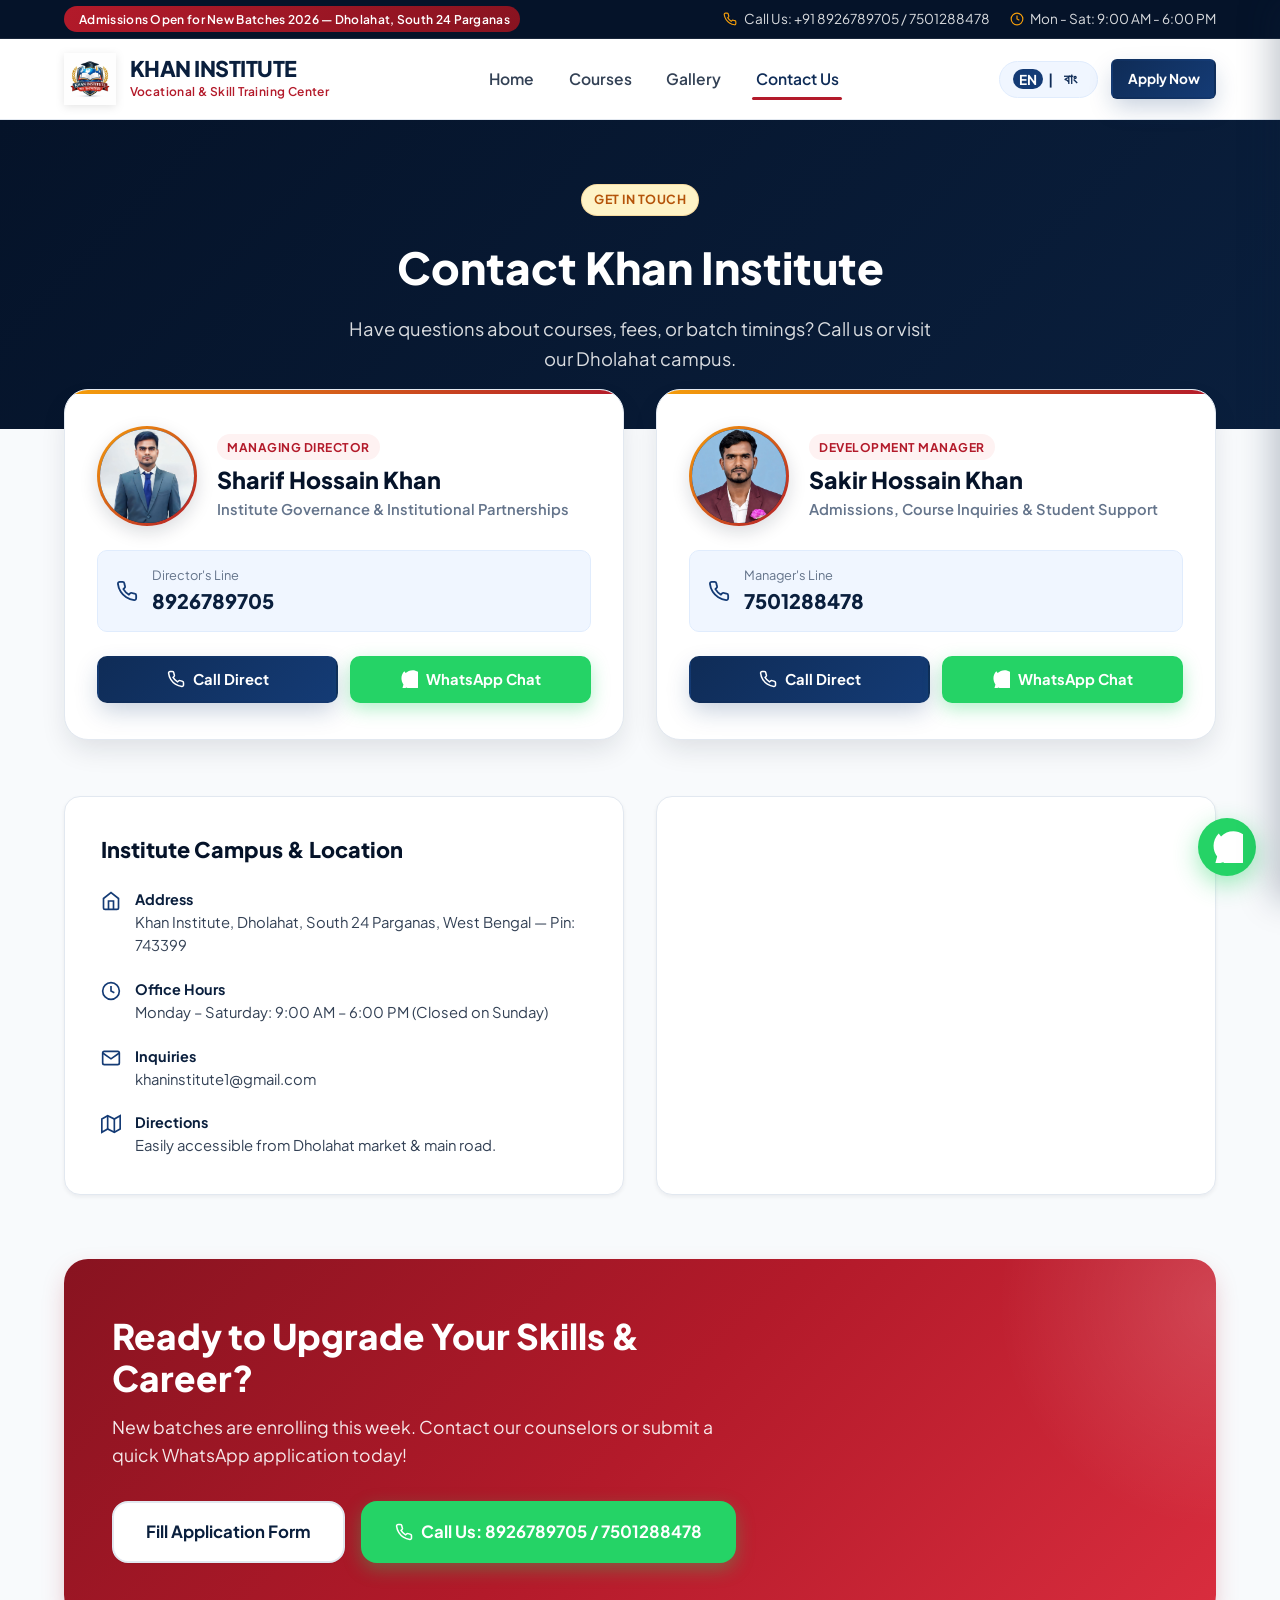
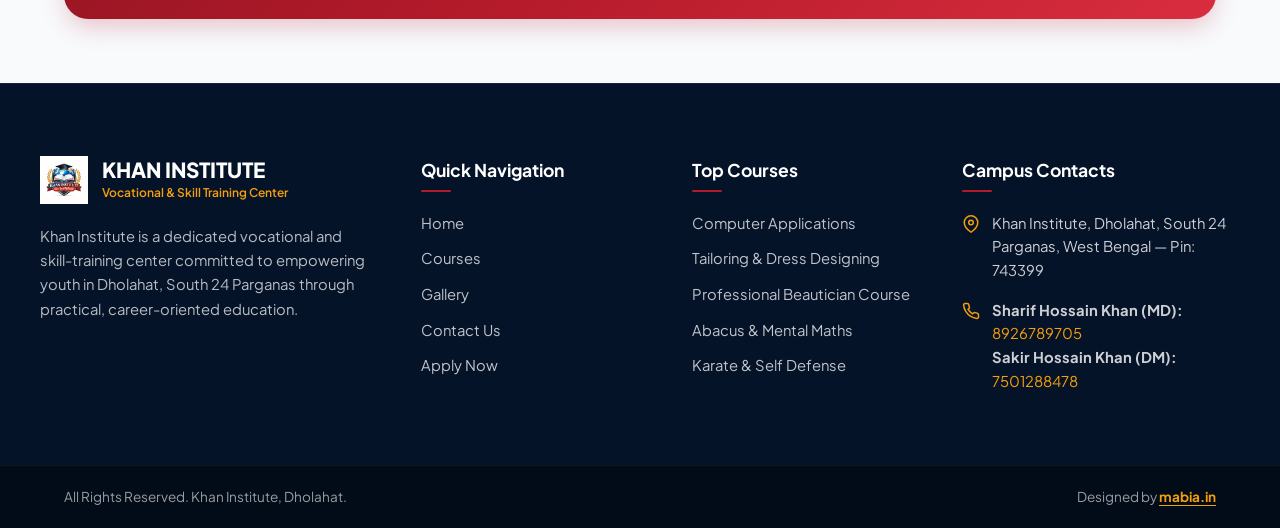
==== commit 9708e52e: "feat: add site assets, styles, and scripts while updating contact info and mobile navigation" ====
--- a/contact.html
+++ b/contact.html
@@ -134,7 +134,10 @@
         </a>
         <a href="https://wa.me/917501288478" target="_blank" rel="noopener" class="btn btn-wa btn-sm"
           style="width:100%;">
-          <svg fill="currentColor" viewBox="0 0 24 24"><path d="M17.472 14.382c-.301-.15-1.78-.878-2.056-.979-.275-.1-.476-.15-.677.15-.201.3-.778.979-.954 1.18-.176.2-.351.226-.653.075s-1.272-.469-2.423-1.495c-.896-.799-1.501-1.787-1.677-2.088-.176-.301-.019-.464.132-.614.136-.135.301-.351.452-.527.15-.176.201-.3.301-.502.1-.201.05-.376-.025-.527-.075-.15-.677-1.632-.928-2.234-.244-.588-.493-.509-.677-.518l-.577-.01c-.201 0-.527.075-.803.376s-1.054 1.029-1.054 2.51 1.079 2.912 1.229 3.113c.15.201 2.124 3.244 5.147 4.549.719.31 1.28.496 1.718.635.722.23 1.379.197 1.898.12.579-.086 1.78-.728 2.031-1.431.251-.703.251-1.305.176-1.431-.075-.126-.276-.201-.577-.351z"/><path fill-rule="evenodd" clip-rule="evenodd" d="M12 2C6.477 2 2 6.477 2 12c0 1.892.525 3.662 1.438 5.173L2 22l4.981-1.398A9.957 9.957 0 0012 22c5.523 0 10-4.477 10-10S17.523 2 12 2zm-8.156 10c0-4.5 3.656-8.156 8.156-8.156s8.156 3.656 8.156 8.156-3.656 8.156-8.156 8.156a8.118 8.118 0 01-4.372-1.267l-.313-.191-2.946.826.837-2.882-.206-.328A8.118 8.118 0 013.844 12z"/></svg>
+          <svg fill="currentColor" viewBox="0 0 24 24">
+            <path
+              d="M12.031 6.172c-3.181 0-5.767 2.586-5.768 5.766-.001 1.298.38 2.27 1.019 3.287l-.711 2.599 2.679-.702c.971.551 1.956.883 2.781.883h.005c3.179 0 5.767-2.587 5.767-5.766.001-3.182-2.585-5.767-5.772-5.767zm0 10.375c-.808 0-1.722-.266-2.484-.717l-.178-.105-1.589.417.424-1.55-.116-.185c-.496-.788-.79-1.636-.789-2.468.001-2.544 2.07-4.613 4.616-4.613 2.544 0 4.614 2.069 4.615 4.614-.001 2.545-2.071 4.614-4.617 4.614zm-6.264-14.717c-2.478 2.478-3.844 5.774-3.844 9.282 0 2.915.939 5.727 2.684 8.082l-1.607 5.868 6.046-1.587c2.26 1.63 4.966 2.502 7.747 2.503h.006c3.507 0 6.803-1.366 9.282-3.845 4.975-4.977 4.975-13.064 0-18.04-2.479-2.479-5.775-3.845-9.282-3.845-3.509 0-6.805 1.366-9.284 3.845z" />
+          </svg>
           <span>WhatsApp</span>
         </a>
       </div>
@@ -192,7 +195,10 @@
               </a>
               <a href="https://wa.me/918926789705?text=Hello%20Sharif%20Sir%2C%20I%20would%20like%20to%20connect%20with%20Khan%20Institute."
                 target="_blank" rel="noopener" class="btn btn-wa">
-                <svg fill="currentColor" viewBox="0 0 24 24"><path d="M17.472 14.382c-.301-.15-1.78-.878-2.056-.979-.275-.1-.476-.15-.677.15-.201.3-.778.979-.954 1.18-.176.2-.351.226-.653.075s-1.272-.469-2.423-1.495c-.896-.799-1.501-1.787-1.677-2.088-.176-.301-.019-.464.132-.614.136-.135.301-.351.452-.527.15-.176.201-.3.301-.502.1-.201.05-.376-.025-.527-.075-.15-.677-1.632-.928-2.234-.244-.588-.493-.509-.677-.518l-.577-.01c-.201 0-.527.075-.803.376s-1.054 1.029-1.054 2.51 1.079 2.912 1.229 3.113c.15.201 2.124 3.244 5.147 4.549.719.31 1.28.496 1.718.635.722.23 1.379.197 1.898.12.579-.086 1.78-.728 2.031-1.431.251-.703.251-1.305.176-1.431-.075-.126-.276-.201-.577-.351z"/><path fill-rule="evenodd" clip-rule="evenodd" d="M12 2C6.477 2 2 6.477 2 12c0 1.892.525 3.662 1.438 5.173L2 22l4.981-1.398A9.957 9.957 0 0012 22c5.523 0 10-4.477 10-10S17.523 2 12 2zm-8.156 10c0-4.5 3.656-8.156 8.156-8.156s8.156 3.656 8.156 8.156-3.656 8.156-8.156 8.156a8.118 8.118 0 01-4.372-1.267l-.313-.191-2.946.826.837-2.882-.206-.328A8.118 8.118 0 013.844 12z"/></svg>
+                <svg fill="currentColor" viewBox="0 0 24 24">
+                  <path
+                    d="M12.031 6.172c-3.181 0-5.767 2.586-5.768 5.766-.001 1.298.38 2.27 1.019 3.287l-.711 2.599 2.679-.702c.971.551 1.956.883 2.781.883h.005c3.179 0 5.767-2.587 5.767-5.766.001-3.182-2.585-5.767-5.772-5.767zm0 10.375c-.808 0-1.722-.266-2.484-.717l-.178-.105-1.589.417.424-1.55-.116-.185c-.496-.788-.79-1.636-.789-2.468.001-2.544 2.07-4.613 4.616-4.613 2.544 0 4.614 2.069 4.615 4.614-.001 2.545-2.071 4.614-4.617 4.614zm-6.264-14.717c-2.478 2.478-3.844 5.774-3.844 9.282 0 2.915.939 5.727 2.684 8.082l-1.607 5.868 6.046-1.587c2.26 1.63 4.966 2.502 7.747 2.503h.006c3.507 0 6.803-1.366 9.282-3.845 4.975-4.977 4.975-13.064 0-18.04-2.479-2.479-5.775-3.845-9.282-3.845-3.509 0-6.805 1.366-9.284 3.845z" />
+                </svg>
                 <span data-i18n="btn_wa_chat">WhatsApp Chat</span>
               </a>
             </div>
@@ -233,7 +239,10 @@
               </a>
               <a href="https://wa.me/917501288478?text=Hello%20Sakir%20Sir%2C%20I%20would%20like%20information%20about%20Khan%20Institute%20courses."
                 target="_blank" rel="noopener" class="btn btn-wa">
-                <svg fill="currentColor" viewBox="0 0 24 24"><path d="M17.472 14.382c-.301-.15-1.78-.878-2.056-.979-.275-.1-.476-.15-.677.15-.201.3-.778.979-.954 1.18-.176.2-.351.226-.653.075s-1.272-.469-2.423-1.495c-.896-.799-1.501-1.787-1.677-2.088-.176-.301-.019-.464.132-.614.136-.135.301-.351.452-.527.15-.176.201-.3.301-.502.1-.201.05-.376-.025-.527-.075-.15-.677-1.632-.928-2.234-.244-.588-.493-.509-.677-.518l-.577-.01c-.201 0-.527.075-.803.376s-1.054 1.029-1.054 2.51 1.079 2.912 1.229 3.113c.15.201 2.124 3.244 5.147 4.549.719.31 1.28.496 1.718.635.722.23 1.379.197 1.898.12.579-.086 1.78-.728 2.031-1.431.251-.703.251-1.305.176-1.431-.075-.126-.276-.201-.577-.351z"/><path fill-rule="evenodd" clip-rule="evenodd" d="M12 2C6.477 2 2 6.477 2 12c0 1.892.525 3.662 1.438 5.173L2 22l4.981-1.398A9.957 9.957 0 0012 22c5.523 0 10-4.477 10-10S17.523 2 12 2zm-8.156 10c0-4.5 3.656-8.156 8.156-8.156s8.156 3.656 8.156 8.156-3.656 8.156-8.156 8.156a8.118 8.118 0 01-4.372-1.267l-.313-.191-2.946.826.837-2.882-.206-.328A8.118 8.118 0 013.844 12z"/></svg>
+                <svg fill="currentColor" viewBox="0 0 24 24">
+                  <path
+                    d="M12.031 6.172c-3.181 0-5.767 2.586-5.768 5.766-.001 1.298.38 2.27 1.019 3.287l-.711 2.599 2.679-.702c.971.551 1.956.883 2.781.883h.005c3.179 0 5.767-2.587 5.767-5.766.001-3.182-2.585-5.767-5.772-5.767zm0 10.375c-.808 0-1.722-.266-2.484-.717l-.178-.105-1.589.417.424-1.55-.116-.185c-.496-.788-.79-1.636-.789-2.468.001-2.544 2.07-4.613 4.616-4.613 2.544 0 4.614 2.069 4.615 4.614-.001 2.545-2.071 4.614-4.617 4.614zm-6.264-14.717c-2.478 2.478-3.844 5.774-3.844 9.282 0 2.915.939 5.727 2.684 8.082l-1.607 5.868 6.046-1.587c2.26 1.63 4.966 2.502 7.747 2.503h.006c3.507 0 6.803-1.366 9.282-3.845 4.975-4.977 4.975-13.064 0-18.04-2.479-2.479-5.775-3.845-9.282-3.845-3.509 0-6.805 1.366-9.284 3.845z" />
+                </svg>
                 <span data-i18n="btn_wa_chat">WhatsApp Chat</span>
               </a>
             </div>
@@ -418,7 +427,10 @@
   <!-- Floating WhatsApp & Scroll Top -->
   <a href="https://wa.me/917501288478" target="_blank" rel="noopener" class="floating-wa-btn"
     aria-label="Direct WhatsApp Chat with Admissions">
-    <svg fill="currentColor" viewBox="0 0 24 24"><path d="M17.472 14.382c-.301-.15-1.78-.878-2.056-.979-.275-.1-.476-.15-.677.15-.201.3-.778.979-.954 1.18-.176.2-.351.226-.653.075s-1.272-.469-2.423-1.495c-.896-.799-1.501-1.787-1.677-2.088-.176-.301-.019-.464.132-.614.136-.135.301-.351.452-.527.15-.176.201-.3.301-.502.1-.201.05-.376-.025-.527-.075-.15-.677-1.632-.928-2.234-.244-.588-.493-.509-.677-.518l-.577-.01c-.201 0-.527.075-.803.376s-1.054 1.029-1.054 2.51 1.079 2.912 1.229 3.113c.15.201 2.124 3.244 5.147 4.549.719.31 1.28.496 1.718.635.722.23 1.379.197 1.898.12.579-.086 1.78-.728 2.031-1.431.251-.703.251-1.305.176-1.431-.075-.126-.276-.201-.577-.351z"/><path fill-rule="evenodd" clip-rule="evenodd" d="M12 2C6.477 2 2 6.477 2 12c0 1.892.525 3.662 1.438 5.173L2 22l4.981-1.398A9.957 9.957 0 0012 22c5.523 0 10-4.477 10-10S17.523 2 12 2zm-8.156 10c0-4.5 3.656-8.156 8.156-8.156s8.156 3.656 8.156 8.156-3.656 8.156-8.156 8.156a8.118 8.118 0 01-4.372-1.267l-.313-.191-2.946.826.837-2.882-.206-.328A8.118 8.118 0 013.844 12z"/></svg>
+    <svg fill="currentColor" viewBox="0 0 24 24">
+      <path
+        d="M12.031 6.172c-3.181 0-5.767 2.586-5.768 5.766-.001 1.298.38 2.27 1.019 3.287l-.711 2.599 2.679-.702c.971.551 1.956.883 2.781.883h.005c3.179 0 5.767-2.587 5.767-5.766.001-3.182-2.585-5.767-5.772-5.767zm0 10.375c-.808 0-1.722-.266-2.484-.717l-.178-.105-1.589.417.424-1.55-.116-.185c-.496-.788-.79-1.636-.789-2.468.001-2.544 2.07-4.613 4.616-4.613 2.544 0 4.614 2.069 4.615 4.614-.001 2.545-2.071 4.614-4.617 4.614zm-6.264-14.717c-2.478 2.478-3.844 5.774-3.844 9.282 0 2.915.939 5.727 2.684 8.082l-1.607 5.868 6.046-1.587c2.26 1.63 4.966 2.502 7.747 2.503h.006c3.507 0 6.803-1.366 9.282-3.845 4.975-4.977 4.975-13.064 0-18.04-2.479-2.479-5.775-3.845-9.282-3.845-3.509 0-6.805 1.366-9.284 3.845z" />
+    </svg>
   </a>
   <button class="scroll-top-btn" id="scrollTopBtn" aria-label="Scroll back to top">
     <svg fill="none" stroke="currentColor" stroke-width="2.5" viewBox="0 0 24 24">
--- a/css/style.css
+++ b/css/style.css
@@ -97,6 +97,9 @@
   scroll-behavior: smooth;
   font-size: 16px;
   -webkit-text-size-adjust: 100%;
+  overflow-x: hidden;
+  width: 100%;
+  max-width: 100%;
 }
 
 body {
@@ -105,6 +108,9 @@
   background-color: var(--bg-body);
   line-height: 1.6;
   overflow-x: hidden;
+  width: 100%;
+  max-width: 100%;
+  position: relative;
   display: flex;
   flex-direction: column;
   min-height: 100vh;
@@ -238,6 +244,7 @@
   justify-content: space-between;
   align-items: center;
   min-height: var(--header-height);
+  width: 100%;
 }
 
 /* Brand Logo */
@@ -246,6 +253,7 @@
   align-items: center;
   gap: 0.85rem;
   text-decoration: none;
+  min-width: 0;
 }
 
 .brand-logo-img {
@@ -254,6 +262,7 @@
   object-fit: contain;
   filter: drop-shadow(0 2px 4px rgba(0,0,0,0.1));
   transition: transform var(--transition-normal);
+  flex-shrink: 0;
 }
 
 .brand:hover .brand-logo-img {
@@ -263,6 +272,7 @@
 .brand-text {
   display: flex;
   flex-direction: column;
+  min-width: 0;
 }
 
 .brand-title {
@@ -2175,9 +2185,7 @@
   }
 
   /* Compact top bar */
-  .top-bar-hours,
-  .top-bar-timing,
-  .top-bar-info .top-bar-item:last-child {
+  .top-bar-hours {
     display: none !important; /* Hide working hours on mobile to keep 1-2 clean rows */
   }
 
@@ -2193,6 +2201,7 @@
     gap: 0.25rem;
     font-size: 0.76rem;
     text-align: center;
+    padding: 0 0.5rem;
   }
 
   .top-bar-badge {
@@ -2206,18 +2215,30 @@
 
   .top-bar-item {
     font-size: 0.76rem;
+    white-space: nowrap;
   }
 
   .header-nav {
+    background: #ffffff;
     border-bottom: 1px solid rgba(15, 23, 42, 0.08);
-    background: rgba(255, 255, 255, 0.98);
+    box-shadow: 0 2px 10px rgba(0, 0, 0, 0.05);
+    width: 100%;
+    position: sticky;
+    top: 0;
+    z-index: 1000;
   }
 
   .nav-container {
-    min-height: 58px;
+    display: flex;
+    align-items: center;
+    justify-content: space-between;
+    width: 100%;
+    max-width: 100%;
+    min-height: 56px;
     height: auto;
     padding: 0.35rem 0.65rem;
     gap: 0.35rem;
+    box-sizing: border-box;
   }
 
   .nav-menu,
@@ -2228,16 +2249,20 @@
   .brand {
     display: flex;
     align-items: center;
-    gap: 0.5rem;
+    gap: 0.45rem;
     flex: 1 1 auto;
     min-width: 0;
+    text-decoration: none;
+    overflow: hidden;
   }
 
   .brand-logo-img {
     width: 38px;
     height: 38px;
+    min-width: 38px;
     flex-shrink: 0;
-    filter: drop-shadow(0 2px 4px rgba(0, 0, 0, 0.12));
+    object-fit: contain;
+    filter: drop-shadow(0 1px 4px rgba(0, 0, 0, 0.12));
   }
 
   .brand-text {
@@ -2245,32 +2270,34 @@
     flex-direction: column;
     justify-content: center;
     min-width: 0;
-    flex-shrink: 1;
+    flex: 1 1 auto;
+    overflow: hidden;
   }
 
   .brand-title {
-    font-size: 1.15rem;
-    font-weight: 800;
+    font-size: clamp(0.96rem, 4.1vw, 1.15rem);
+    font-weight: 900;
     letter-spacing: -0.2px;
     color: var(--primary-950);
     line-height: 1.15;
     text-transform: uppercase;
     white-space: nowrap;
-    overflow: visible;
+    overflow: hidden;
     text-overflow: clip;
+    display: block;
   }
 
   .brand-subtitle {
-    font-size: 0.64rem;
+    font-size: clamp(0.52rem, 2.1vw, 0.62rem);
     font-weight: 700;
     color: var(--accent-600);
-    letter-spacing: 0.2px;
+    letter-spacing: 0.25px;
     line-height: 1.15;
+    text-transform: uppercase;
     white-space: nowrap;
     overflow: hidden;
-    text-overflow: ellipsis;
+    text-overflow: clip;
     display: block;
-    max-width: 175px;
   }
 
   .header-actions {
@@ -2278,14 +2305,18 @@
     align-items: center;
     gap: 0.35rem;
     flex-shrink: 0;
+    margin-left: auto;
   }
 
   .lang-toggle-btn {
-    padding: 0.2rem 0.42rem;
+    padding: 0.18rem 0.42rem;
     font-size: 0.72rem;
-    gap: 0.2rem;
+    gap: 0.18rem;
     border-radius: var(--radius-pill);
     min-height: 32px;
+    height: 32px;
+    flex-shrink: 0;
+    box-sizing: border-box;
   }
 
   .lang-toggle-btn .lang-pill {
@@ -2299,10 +2330,21 @@
     justify-content: center;
     width: 36px;
     height: 36px;
-    padding: 5px;
+    min-width: 36px;
+    min-height: 36px;
+    padding: 6px;
     border-radius: var(--radius-sm);
     color: var(--primary-900);
+    border: 1.5px solid var(--border-light);
+    background: #f8fafc;
     flex-shrink: 0;
+    box-sizing: border-box;
+    cursor: pointer;
+  }
+
+  .mobile-toggle svg {
+    width: 20px;
+    height: 20px;
   }
 
   /* Universal Button Overflow Fix for Mobile */
@@ -2699,31 +2741,52 @@
     padding-right: 0.65rem;
   }
 
+  .nav-container {
+    padding: 0.3rem 0.5rem;
+    gap: 0.3rem;
+  }
+
   .brand {
-    gap: 0.45rem;
+    gap: 0.4rem;
   }
 
   .brand-logo-img {
     width: 36px;
     height: 36px;
+    min-width: 36px;
   }
 
   .brand-title {
-    font-size: 1.1rem;
-    font-weight: 800;
+    font-size: clamp(0.92rem, 3.9vw, 1.08rem);
+    font-weight: 900;
     letter-spacing: -0.2px;
     white-space: nowrap;
-    overflow: visible;
+    overflow: hidden;
+    text-overflow: clip;
   }
 
   .brand-subtitle {
-    font-size: 0.58rem;
+    font-size: 0.54rem;
     letter-spacing: 0.2px;
-    max-width: 135px;
     white-space: nowrap;
     overflow: hidden;
-    text-overflow: ellipsis;
+    text-overflow: clip;
     display: block;
+  }
+
+  .lang-toggle-btn {
+    padding: 0.15rem 0.38rem;
+    font-size: 0.68rem;
+    height: 30px;
+    min-height: 30px;
+  }
+
+  .mobile-toggle {
+    width: 34px;
+    height: 34px;
+    min-width: 34px;
+    min-height: 34px;
+    padding: 5px;
   }
 
   .btn-lg {
@@ -2763,7 +2826,7 @@
   }
 }
 
-@media (max-width: 375px) {
+@media (max-width: 360px) {
   .nav-container {
     padding: 0.25rem 0.35rem;
     gap: 0.25rem;
@@ -2776,28 +2839,31 @@
   .brand-logo-img {
     width: 32px;
     height: 32px;
+    min-width: 32px;
   }
 
   .brand-title {
-    font-size: 1.02rem;
-    font-weight: 800;
-    white-space: nowrap;
-    overflow: visible;
+    font-size: 0.96rem;
+    font-weight: 900;
   }
 
   .brand-subtitle {
-    display: none; /* Keep sticky header prominent & clean on <375px */
+    font-size: 0.5rem;
   }
 
   .lang-toggle-btn {
-    padding: 0.15rem 0.32rem;
-    font-size: 0.68rem;
-    gap: 0.15rem;
+    padding: 0.12rem 0.32rem;
+    font-size: 0.64rem;
+    height: 28px;
+    min-height: 28px;
   }
 
   .mobile-toggle {
-    width: 34px;
-    height: 34px;
+    width: 32px;
+    height: 32px;
+    min-width: 32px;
+    min-height: 32px;
+    padding: 4px;
   }
 
   .btn-lg {
@@ -2812,23 +2878,28 @@
 
 html[lang="bn"] .brand-title,
 body.lang-bn .brand-title {
-  font-size: 1.15rem;
+  font-size: clamp(0.94rem, 4vw, 1.12rem);
   font-weight: 800;
   letter-spacing: 0;
-  line-height: 1.2;
-}
-
-@media (max-width: 480px) {
+  line-height: 1.15;
+  white-space: nowrap;
+  overflow: hidden;
+  text-overflow: clip;
+}
+
+html[lang="bn"] .brand-subtitle,
+body.lang-bn .brand-subtitle {
+  font-size: clamp(0.5rem, 2vw, 0.6rem);
+  font-weight: 700;
+  letter-spacing: 0;
+  white-space: nowrap;
+  overflow: hidden;
+  text-overflow: clip;
+}
+
+@media (max-width: 360px) {
   html[lang="bn"] .brand-title,
   body.lang-bn .brand-title {
-    font-size: 1.08rem;
-  }
-}
-
-@media (max-width: 375px) {
-  html[lang="bn"] .brand-title,
-  body.lang-bn .brand-title {
-    font-size: 0.98rem;
-  }
-}
-
+    font-size: 0.92rem;
+  }
+}
